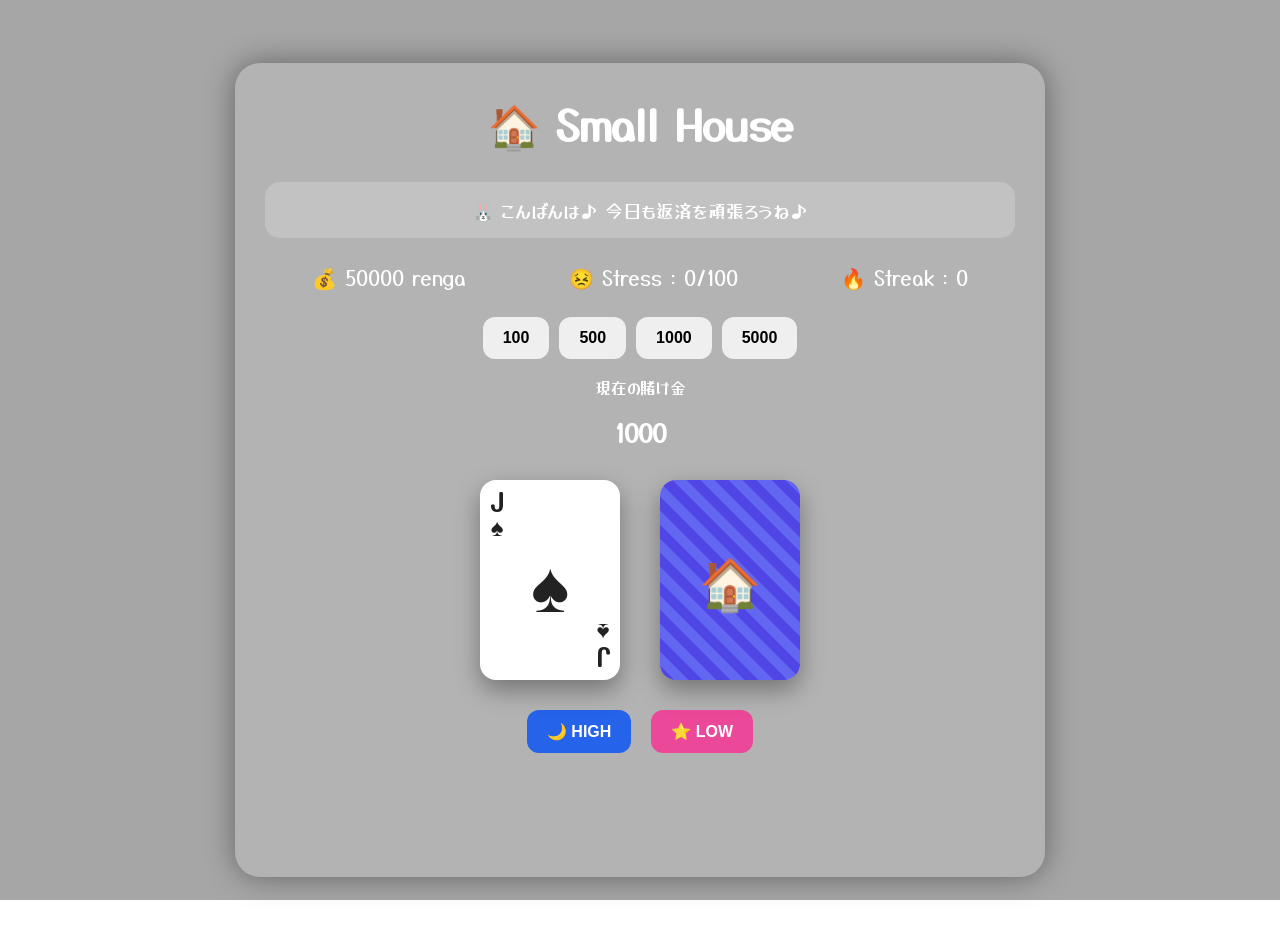
==== high and low/index.html @ 4ce97a35 "Add high and low game" ====
<!DOCTYPE html>
<html lang="ja">
<head>
<meta charset="UTF-8">
<meta name="viewport" content="width=device-width, initial-scale=1.0">

<title>Small House - High & Low</title>

<link rel="stylesheet" href="style.css">

<link href="https://fonts.googleapis.com/css2?family=Yusei+Magic&display=swap" rel="stylesheet">
</head>

<body>

<div class="overlay">

    <div class="panel">

        <h1>🏠 Small House</h1>

        <div class="rabbit">
            🐰 <span id="rabbitText">
                こんばんは♪ 今日も返済を頑張ろうね♪
            </span>
        </div>

        <div class="status">

            <div>💰 <span id="money">50000</span> renga</div>

            <div>😣 Stress :
                <span id="stress">0</span>/100
            </div>

            <div>🔥 Streak :
                <span id="streak">0</span>
            </div>

        </div>

        <div class="bet-area">

            <button onclick="setBet(100)">100</button>
            <button onclick="setBet(500)">500</button>
            <button onclick="setBet(1000)">1000</button>
            <button onclick="setBet(5000)">5000</button>

        </div>

        <p>現在の賭け金</p>
        <h2 id="betDisplay">1000</h2>

        <div class="cards">

            <div class="card" id="currentCard"></div>

            <div class="card back" id="nextCard">
                🏠
            </div>

        </div>

        <div class="buttons">

            <button class="high"
                    onclick="play('high')">
                🌙 HIGH
            </button>

            <button class="low"
                    onclick="play('low')">
                ⭐ LOW
            </button>

        </div>

        <h2 id="result"></h2>

    </div>

</div>

<script src="script.js"></script>

</body>
</html>
---- high and low/style.css ----
body{
    margin:0;
    min-height:100vh;

    font-family:'Yusei Magic', sans-serif;

    background:
        linear-gradient(
            rgba(0,0,0,0.35),
            rgba(0,0,0,0.35)
        ),
        url("images/background.png");

    background-size:cover;
    background-position:center;
    background-repeat:no-repeat;
    background-attachment:fixed;
}

.overlay{
    min-height:100vh;

    display:flex;
    justify-content:center;
    align-items:center;

    padding:20px;
}

.panel{
    width:750px;
    max-width:95%;

    background:rgba(255,255,255,0.15);

    backdrop-filter:blur(10px);

    border-radius:25px;

    padding:30px;

    color:white;

    text-align:center;

    box-shadow:
        0 0 30px rgba(0,0,0,0.4);
}

h1{
    margin-top:0;
    font-size:42px;
}

.rabbit{
    background:rgba(255,255,255,0.2);

    padding:15px;

    border-radius:15px;

    margin:20px 0;

    font-size:18px;
}

.status{
    display:flex;

    justify-content:space-around;

    margin:25px 0;

    font-size:20px;

    flex-wrap:wrap;

    gap:10px;
}

.bet-area{
    display:flex;

    justify-content:center;

    gap:10px;

    flex-wrap:wrap;

    margin-bottom:15px;
}

button{
    border:none;

    cursor:pointer;

    padding:12px 20px;

    border-radius:12px;

    font-size:16px;

    font-weight:bold;

    transition:0.2s;
}

button:hover{
    transform:scale(1.05);
}

.cards{
    display:flex;

    justify-content:center;

    gap:40px;

    margin:30px 0;

    flex-wrap:wrap;
}

.card{
    width:140px;
    height:200px;

    background:white;

    border-radius:16px;

    position:relative;

    overflow:hidden;

    box-shadow:
        0 10px 25px rgba(0,0,0,0.35);

    transition:0.2s;
}

.card:hover{
    transform:translateY(-5px);
}

.card-inner{
    width:100%;
    height:100%;
    position:relative;
}

.corner{
    position:absolute;
    font-weight:bold;
    line-height:1;
}

.top{
    top:10px;
    left:10px;
    font-size:24px;
}

.bottom{
    bottom:10px;
    right:10px;
    font-size:24px;

    transform:rotate(180deg);
}

.center-suit{
    position:absolute;

    top:50%;
    left:50%;

    transform:translate(-50%,-50%);

    font-size:72px;
}

.back{
    background:
        repeating-linear-gradient(
            45deg,
            #4f46e5,
            #4f46e5 10px,
            #6366f1 10px,
            #6366f1 20px
        );

    display:flex;

    justify-content:center;
    align-items:center;

    color:white;

    font-size:50px;

    font-weight:bold;
}

.buttons{
    display:flex;

    justify-content:center;

    gap:20px;

    margin:20px 0;
}

.high{
    background:#2563eb;
    color:white;
}

.low{
    background:#ec4899;
    color:white;
}

#result{
    min-height:50px;

    font-size:28px;

    margin-top:20px;
}

#betDisplay{
    margin-top:5px;
    margin-bottom:20px;
}
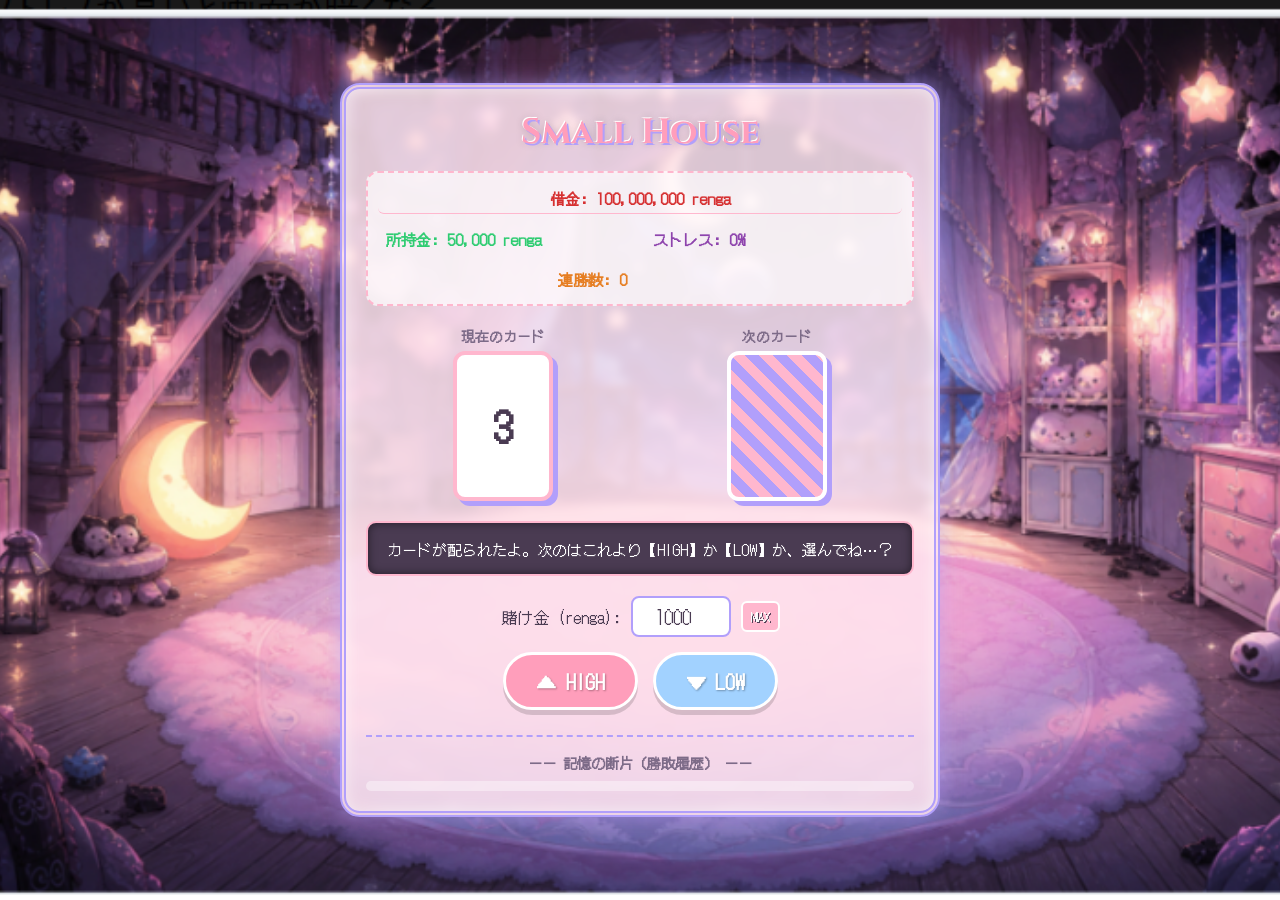
==== commit 9adfcf7a: "ゲーム画面を更新" ====
--- a/high and low/index.html
+++ b/high and low/index.html
@@ -1,87 +1,72 @@
 <!DOCTYPE html>
 <html lang="ja">
 <head>
-<meta charset="UTF-8">
-<meta name="viewport" content="width=device-width, initial-scale=1.0">
+    <meta charset="UTF-8">
+    <meta name="viewport" content="width=device-width, initial-scale=1.0">
+    <title>Small House - High & Low</title>
+    <link rel="stylesheet" href="style.css">
+</head>
+<body>
+    <div id="stress-overlay"></div>
+    <div id="flash-overlay"></div>
 
-<title>Small House - High & Low</title>
+    <div class="game-container">
+        <header>
+            <h1 class="game-title">Small House</h1>
+            <div class="status-container">
+                <div class="status-item debt">借金: <span id="debt-display">100,000,000</span> renga</div>
+                <div class="status-item money">所持金: <span id="money-display">50,000</span> renga</div>
+                <div class="status-item stress">ストレス: <span id="stress-display">0</span>%</div>
+                <div class="status-item streak">連勝数: <span id="streak-display">0</span></div>
+            </div>
+        </header>
 
-<link rel="stylesheet" href="style.css">
-
-<link href="https://fonts.googleapis.com/css2?family=Yusei+Magic&display=swap" rel="stylesheet">
-</head>
-
-<body>
-
-<div class="overlay">
-
-    <div class="panel">
-
-        <h1>🏠 Small House</h1>
-
-        <div class="rabbit">
-            🐰 <span id="rabbitText">
-                こんばんは♪ 今日も返済を頑張ろうね♪
-            </span>
-        </div>
-
-        <div class="status">
-
-            <div>💰 <span id="money">50000</span> renga</div>
-
-            <div>😣 Stress :
-                <span id="stress">0</span>/100
+        <main>
+            <div class="card-area">
+                <div class="card-wrapper">
+                    <p class="card-label">現在のカード</p>
+                    <div class="card" id="current-card">?</div>
+                </div>
+                <div class="card-wrapper">
+                    <p class="card-label">次のカード</p>
+                    <div class="card card-back" id="next-card">?</div>
+                </div>
             </div>
 
-            <div>🔥 Streak :
-                <span id="streak">0</span>
+            <div class="result-area">
+                <p id="message-text">謎の家へようこそ。賭け金を入力して、HIGHかLOWを選べ...</p>
             </div>
 
-        </div>
+            <div class="control-area">
+                <div class="bet-input-wrapper">
+                    <label for="bet-input">賭け金 (renga):</label>
+                    <input type="number" id="bet-input" value="1000" min="1">
+                    <button id="btn-max">MAX</button>
+                </div>
+                <div class="action-buttons">
+                    <button id="btn-high" class="game-btn high-btn">▲ HIGH</button>
+                    <button id="btn-low" class="game-btn low-btn">▼ LOW</button>
+                </div>
+                <button id="btn-next-round" class="game-btn next-btn hidden">次のラウンドへ</button>
+            </div>
+        </main>
 
-        <div class="bet-area">
-
-            <button onclick="setBet(100)">100</button>
-            <button onclick="setBet(500)">500</button>
-            <button onclick="setBet(1000)">1000</button>
-            <button onclick="setBet(5000)">5000</button>
-
-        </div>
-
-        <p>現在の賭け金</p>
-        <h2 id="betDisplay">1000</h2>
-
-        <div class="cards">
-
-            <div class="card" id="currentCard"></div>
-
-            <div class="card back" id="nextCard">
-                🏠
-            </div>
-
-        </div>
-
-        <div class="buttons">
-
-            <button class="high"
-                    onclick="play('high')">
-                🌙 HIGH
-            </button>
-
-            <button class="low"
-                    onclick="play('low')">
-                ⭐ LOW
-            </button>
-
-        </div>
-
-        <h2 id="result"></h2>
-
+        <footer>
+            <h3>ーー 記憶の断片（勝敗履歴） ーー</h3>
+            <div id="history-log" class="history-log"></div>
+        </footer>
     </div>
 
-</div>
+    <div id="game-over-screen" class="hidden">
+        <div class="game-over-content">
+            <h2 class="glitch-text">GAME OVER</h2>
+            <p>あなたは「Small House」の底へと沈んでいった...</p>
+            <button id="btn-restart">もう一度やり直す</button>
+        </div>
+    </div>
 
-<script src="script.js"></script>
+    <div id="sparkle-container"></div>
 
+    <script src="script.js"></script>
 </body>
 </html>
--- a/high and low/style.css
+++ b/high and low/style.css
@@ -1,237 +1,333 @@
-body{
-    margin:0;
-    min-height:100vh;
-
-    font-family:'Yusei Magic', sans-serif;
-
-    background:
-        linear-gradient(
-            rgba(0,0,0,0.35),
-            rgba(0,0,0,0.35)
-        ),
-        url("images/background.png");
-
-    background-size:cover;
-    background-position:center;
-    background-repeat:no-repeat;
-    background-attachment:fixed;
-}
-
-.overlay{
-    min-height:100vh;
-
-    display:flex;
-    justify-content:center;
-    align-items:center;
-
-    padding:20px;
-}
-
-.panel{
-    width:750px;
-    max-width:95%;
-
-    background:rgba(255,255,255,0.15);
-
-    backdrop-filter:blur(10px);
-
-    border-radius:25px;
-
-    padding:30px;
-
-    color:white;
-
-    text-align:center;
-
-    box-shadow:
-        0 0 30px rgba(0,0,0,0.4);
-}
-
-h1{
-    margin-top:0;
-    font-size:42px;
-}
-
-.rabbit{
-    background:rgba(255,255,255,0.2);
-
-    padding:15px;
-
-    border-radius:15px;
-
-    margin:20px 0;
-
-    font-size:18px;
-}
-
-.status{
-    display:flex;
-
-    justify-content:space-around;
-
-    margin:25px 0;
-
-    font-size:20px;
-
-    flex-wrap:wrap;
-
-    gap:10px;
-}
-
-.bet-area{
-    display:flex;
-
-    justify-content:center;
-
-    gap:10px;
-
-    flex-wrap:wrap;
-
-    margin-bottom:15px;
-}
-
-button{
-    border:none;
-
-    cursor:pointer;
-
-    padding:12px 20px;
-
-    border-radius:12px;
-
-    font-size:16px;
-
-    font-weight:bold;
-
-    transition:0.2s;
-}
-
-button:hover{
-    transform:scale(1.05);
-}
-
-.cards{
-    display:flex;
-
-    justify-content:center;
-
-    gap:40px;
-
-    margin:30px 0;
-
-    flex-wrap:wrap;
-}
-
-.card{
-    width:140px;
-    height:200px;
-
-    background:white;
-
-    border-radius:16px;
-
-    position:relative;
-
-    overflow:hidden;
-
-    box-shadow:
-        0 10px 25px rgba(0,0,0,0.35);
-
-    transition:0.2s;
-}
-
-.card:hover{
-    transform:translateY(-5px);
-}
-
-.card-inner{
-    width:100%;
-    height:100%;
-    position:relative;
-}
-
-.corner{
-    position:absolute;
-    font-weight:bold;
-    line-height:1;
-}
-
-.top{
-    top:10px;
-    left:10px;
-    font-size:24px;
-}
-
-.bottom{
-    bottom:10px;
-    right:10px;
-    font-size:24px;
-
-    transform:rotate(180deg);
-}
-
-.center-suit{
-    position:absolute;
-
-    top:50%;
-    left:50%;
-
-    transform:translate(-50%,-50%);
-
-    font-size:72px;
-}
-
-.back{
-    background:
-        repeating-linear-gradient(
-            45deg,
-            #4f46e5,
-            #4f46e5 10px,
-            #6366f1 10px,
-            #6366f1 20px
-        );
-
-    display:flex;
-
-    justify-content:center;
-    align-items:center;
-
-    color:white;
-
-    font-size:50px;
-
-    font-weight:bold;
-}
-
-.buttons{
-    display:flex;
-
-    justify-content:center;
-
-    gap:20px;
-
-    margin:20px 0;
-}
-
-.high{
-    background:#2563eb;
-    color:white;
-}
-
-.low{
-    background:#ec4899;
-    color:white;
-}
-
-#result{
-    min-height:50px;
-
-    font-size:28px;
-
-    margin-top:20px;
-}
-
-#betDisplay{
-    margin-top:5px;
-    margin-bottom:20px;
+/* ==========================================
+   フォントと基本設定
+   ========================================== */
+@import url('https://fonts.googleapis.com/css2?family=Cinzel:wght@700&family=DotGothic16&display=swap');
+
+* {
+    box-sizing: border-box;
+    margin: 0;
+    padding: 0;
+}
+
+body {
+    font-family: 'DotGothic16', sans-serif;
+    background-color: #1a1520; /* 暗い紫（不穏さのベース） */
+    background-image: url('background.png'); /* 後から差し替え可能 */
+    background-size: cover;
+    background-position: center;
+    background-attachment: fixed;
+    color: #fff;
+    min-height: 100vh;
+    display: flex;
+    justify-content: center;
+    align-items: center;
+    overflow-x: hidden;
+}
+
+/* ==========================================
+   不穏・演出用オーバーレイ
+   ========================================== */
+/* ストレス値による画面の暗転・歪み効果 */
+#stress-overlay {
+    position: fixed;
+    top: 0;
+    left: 0;
+    width: 100vw;
+    height: 100vh;
+    background: radial-gradient(circle, transparent 30%, rgba(0,0,0,0.9) 100%);
+    opacity: 0; /* JSで動的に変更 */
+    pointer-events: none;
+    z-index: 10;
+    transition: opacity 0.5s ease, filter 0.5s ease;
+}
+
+/* 敗北時の赤フラッシュ */
+#flash-overlay {
+    position: fixed;
+    top: 0;
+    left: 0;
+    width: 100vw;
+    height: 100vh;
+    background-color: rgba(255, 0, 50, 0.6);
+    opacity: 0;
+    pointer-events: none;
+    z-index: 20;
+}
+
+/* フラッシュアニメーションクラス */
+.flash-animation {
+    animation: flashActive 0.4s ease-out;
+}
+@keyframes flashActive {
+    0% { opacity: 1; }
+    100% { opacity: 0; }
+}
+
+/* ==========================================
+   メインレイアウト（レスポンシブ対応）
+   ========================================== */
+.game-container {
+    width: 95%;
+    max-width: 600px;
+    background: rgba(255, 230, 240, 0.85); /* パステルピンク（半透明） */
+    border: 6px double #b19ffb; /* 薄紫の二重線 */
+    border-radius: 20px;
+    padding: 20px;
+    box-shadow: 0 0 20px rgba(177, 159, 251, 0.5), inset 0 0 15px rgba(255, 255, 255, 0.6);
+    color: #4a3b52; /* 濃い紫の文字 */
+    z-index: 5;
+    backdrop-filter: blur(4px);
+}
+
+/* ヘッダー・ステータス */
+.game-title {
+    font-family: 'Cinzel', serif;
+    text-align: center;
+    font-size: 2.2rem;
+    color: #ff9ebb; /* パステルピンク */
+    text-shadow: 2px 2px 0px #b19ffb, -1px -1px 0px #fff, 0 0 8px rgba(0,0,0,0.2);
+    margin-bottom: 15px;
+}
+
+.status-container {
+    display: grid;
+    grid-template-columns: 1fr 1fr;
+    gap: 10px;
+    background: rgba(255, 255, 255, 0.7);
+    padding: 10px;
+    border-radius: 12px;
+    border: 2px dashed #ffb7ce;
+    margin-bottom: 20px;
+    font-size: 0.95rem;
+}
+
+.status-item {
+    padding: 4px 8px;
+    border-radius: 6px;
+    font-weight: bold;
+}
+.debt { color: #d63031; grid-column: 1 / 3; text-align: center; border-bottom: 1px solid #ffb7ce; }
+.money { color: #2ecc71; }
+.stress { color: #8e44ad; }
+.streak { color: #e67e22; text-align: right; }
+
+/* ==========================================
+   カードデザイン（めくるアニメーション）
+   ========================================== */
+.card-area {
+    display: flex;
+    justify-content: space-around;
+    margin-bottom: 20px;
+}
+
+.card-wrapper {
+    text-align: center;
+}
+
+.card-label {
+    font-size: 0.85rem;
+    margin-bottom: 5px;
+    color: #7d6b88;
+    font-weight: bold;
+}
+
+.card {
+    width: 100px;
+    height: 150px;
+    background: #fff;
+    border: 4px solid #ffb7ce;
+    border-radius: 12px;
+    display: flex;
+    justify-content: center;
+    align-items: center;
+    font-size: 2.5rem;
+    font-weight: bold;
+    color: #4a3b52;
+    box-shadow: 5px 5px 0px #b19ffb;
+    transition: transform 0.6s cubic-bezier(0.175, 0.885, 0.32, 1.275);
+    transform-style: preserve-3d;
+    position: relative;
+    cursor: default;
+}
+
+/* 改善案：カードのホバー効果（お人形の部屋のような浮遊感） */
+.card:hover {
+    transform: translateY(-5px) rotate(2deg);
+}
+
+/* 裏面（不気味なパステル） */
+.card-back {
+    background: repeating-linear-gradient(45deg, #ffb7ce, #ffb7ce 10px, #b19ffb 10px, #b19ffb 20px);
+    color: transparent;
+    text-shadow: none;
+    border: 4px solid #fff;
+}
+
+/* カードをめくるアニメーション用クラス */
+.flip-animation {
+    animation: flipCard 0.6s ease-in-out;
+}
+@keyframes flipCard {
+    0% { transform: scale(1) rotateY(0); }
+    50% { transform: scale(1.1) rotateY(90deg); }
+    100% { transform: scale(1) rotateY(0); }
+}
+
+/* ==========================================
+   メッセージ・操作エリア
+   ========================================== */
+.result-area {
+    background: #4a3b52;
+    color: #fff;
+    padding: 12px;
+    border-radius: 10px;
+    min-height: 55px;
+    display: flex;
+    align-items: center;
+    justify-content: center;
+    text-align: center;
+    margin-bottom: 20px;
+    border: 2px solid #ffb7ce;
+    box-shadow: inset 0 0 10px rgba(0,0,0,0.5);
+    font-size: 0.95rem;
+}
+
+.bet-input-wrapper {
+    display: flex;
+    align-items: center;
+    justify-content: center;
+    gap: 10px;
+    margin-bottom: 15px;
+}
+
+.bet-input-wrapper input {
+    width: 100px;
+    padding: 6px;
+    border: 2px solid #b19ffb;
+    border-radius: 8px;
+    text-align: center;
+    font-family: 'DotGothic16', sans-serif;
+    font-size: 1.1rem;
+    color: #4a3b52;
+}
+
+#btn-max {
+    background: #ffb7ce;
+    border: 2px solid #fff;
+    padding: 4px 8px;
+    border-radius: 6px;
+    cursor: pointer;
+    font-family: 'DotGothic16', sans-serif;
+    color: #fff;
+    text-shadow: 1px 1px 0 #4a3b52;
+}
+
+.action-buttons {
+    display: flex;
+    gap: 15px;
+    justify-content: center;
+}
+
+/* ボタンの基本デザイン（ぬいぐるみ・クッキー風） */
+.game-btn {
+    padding: 12px 30px;
+    font-size: 1.2rem;
+    font-family: 'DotGothic16', sans-serif;
+    font-weight: bold;
+    border: none;
+    border-radius: 50px; /* 丸みを持たせて可愛く */
+    cursor: pointer;
+    box-shadow: 0 5px 0px rgba(0,0,0,0.15);
+    transition: all 0.1s ease;
+    color: white;
+    text-shadow: 1px 1px 2px rgba(0,0,0,0.3);
+}
+
+.game-btn:active {
+    transform: translateY(3px);
+    box-shadow: 0 2px 0px rgba(0,0,0,0.15);
+}
+
+.high-btn { background: #ff9ebb; border: 3px solid #fff; } /* 水色とピンクの対比 */
+.low-btn { background: #a2d2ff; border: 3px solid #fff; }
+.next-btn { background: #b19ffb; border: 3px solid #fff; width: 80%; margin: 0 auto; display: block;}
+
+.hidden { display: none !important; }
+
+/* ==========================================
+   履歴エリア
+   ========================================== */
+footer {
+    margin-top: 25px;
+    border-top: 2px dashed #b19ffb;
+    padding-top: 15px;
+}
+footer h3 { font-size: 0.9rem; text-align: center; color: #7d6b88; margin-bottom: 8px; }
+.history-log {
+    max-height: 80px;
+    overflow-y: auto;
+    font-size: 0.8rem;
+    color: #63506d;
+    padding: 5px;
+    background: rgba(255,255,255,0.4);
+    border-radius: 8px;
+}
+.history-item { margin-bottom: 4px; border-bottom: 1px dotted rgba(0,0,0,0.1); }
+
+/* ==========================================
+   演出：キラキラ（パーティクル）
+   ========================================== */
+.sparkle {
+    position: fixed;
+    width: 8px;
+    height: 8px;
+    background: #fff;
+    border-radius: 50%;
+    pointer-events: none;
+    z-index: 100;
+    animation: sparkleAnim 1s ease-out forwards;
+}
+@keyframes sparkleAnim {
+    0% { transform: translate(0, 0) scale(1); opacity: 1; }
+    100% { transform: translate(var(--mx), var(--my)) scale(0); opacity: 0; }
+}
+
+/* ==========================================
+   ゲームオーバー画面（不気味な暗転）
+   ========================================== */
+#game-over-screen {
+    position: fixed;
+    top: 0; left: 0; width: 100vw; height: 100vh;
+    background: #000;
+    z-index: 1000;
+    display: flex;
+    justify-content: center;
+    align-items: center;
+    text-align: center;
+}
+.game-over-content p { color: #ff9ebb; margin-bottom: 20px; font-size: 1.2rem;}
+#btn-restart {
+    background: transparent;
+    border: 2px solid #b19ffb;
+    color: #b19ffb;
+    padding: 10px 20px;
+    font-family: 'DotGothic16', sans-serif;
+    cursor: pointer;
+    font-size: 1.1rem;
+    transition: all 0.3s;
+}
+#btn-restart:hover { background: #b19ffb; color: #000; }
+
+/* グリッチテキスト効果 */
+.glitch-text {
+    font-family: 'Cinzel', serif;
+    font-size: 4rem;
+    color: #ff003c;
+    letter-spacing: 5px;
+    animation: glitch 1s infinite;
+}
+@keyframes glitch {
+    0% { text-shadow: 2px 2px #b19ffb; }
+    50% { text-shadow: -3px -2px #a2d2ff; }
+    100% { text-shadow: 2px -2px #ffb7ce; }
 }
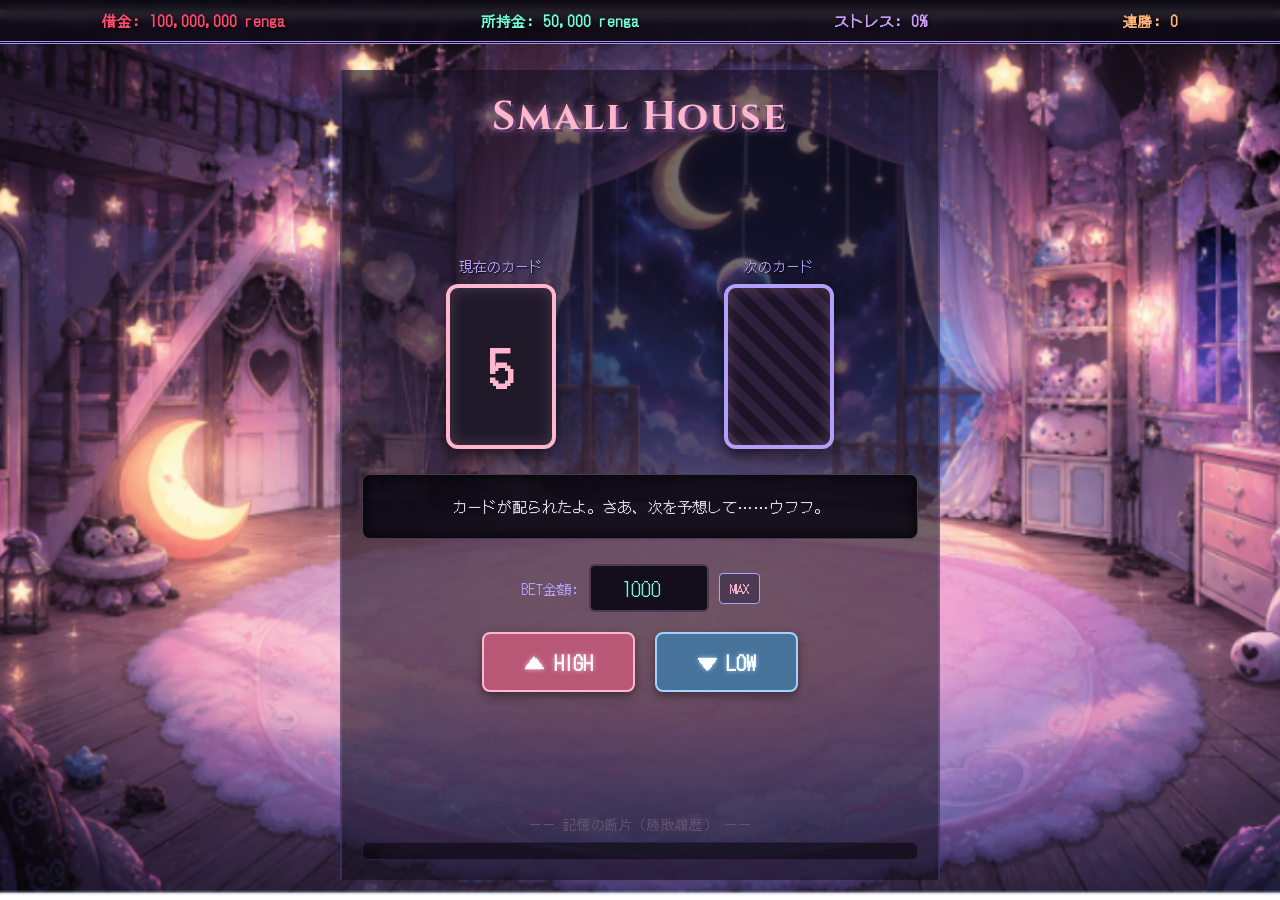
==== commit 1c4f0a37: "ゲーム画面を更新" ====
--- a/high and low/index.html
+++ b/high and low/index.html
@@ -10,15 +10,16 @@
     <div id="stress-overlay"></div>
     <div id="flash-overlay"></div>
 
-    <div class="game-container">
+    <div class="top-status-bar">
+        <div class="status-item debt">借金: <span id="debt-display">100,000,000</span> renga</div>
+        <div class="status-item money">所持金: <span id="money-display">50,000</span> renga</div>
+        <div class="status-item stress">ストレス: <span id="stress-display">0</span>%</div>
+        <div class="status-item streak">連勝: <span id="streak-display">0</span></div>
+    </div>
+
+    <div class="main-game-screen">
         <header>
             <h1 class="game-title">Small House</h1>
-            <div class="status-container">
-                <div class="status-item debt">借金: <span id="debt-display">100,000,000</span> renga</div>
-                <div class="status-item money">所持金: <span id="money-display">50,000</span> renga</div>
-                <div class="status-item stress">ストレス: <span id="stress-display">0</span>%</div>
-                <div class="status-item streak">連勝数: <span id="streak-display">0</span></div>
-            </div>
         </header>
 
         <main>
@@ -39,7 +40,7 @@
 
             <div class="control-area">
                 <div class="bet-input-wrapper">
-                    <label for="bet-input">賭け金 (renga):</label>
+                    <label for="bet-input">BET金額:</label>
                     <input type="number" id="bet-input" value="1000" min="1">
                     <button id="btn-max">MAX</button>
                 </div>
@@ -47,12 +48,12 @@
                     <button id="btn-high" class="game-btn high-btn">▲ HIGH</button>
                     <button id="btn-low" class="game-btn low-btn">▼ LOW</button>
                 </div>
-                <button id="btn-next-round" class="game-btn next-btn hidden">次のラウンドへ</button>
+                <button id="btn-next-round" class="game-btn next-btn hidden">次のカードを配る</button>
             </div>
         </main>
 
         <footer>
-            <h3>ーー 記憶の断片（勝敗履歴） ーー</h3>
+            <div class="history-title">ーー 記憶の断片（勝敗履歴） ーー</div>
             <div id="history-log" class="history-log"></div>
         </footer>
     </div>
--- a/high and low/style.css
+++ b/high and low/style.css
@@ -1,5 +1,5 @@
 /* ==========================================
-   フォントと基本設定
+   フォントと基本設定（よりダークに）
    ========================================== */
 @import url('https://fonts.googleapis.com/css2?family=Cinzel:wght@700&family=DotGothic16&display=swap');
 
@@ -11,50 +11,70 @@
 
 body {
     font-family: 'DotGothic16', sans-serif;
-    background-color: #1a1520; /* 暗い紫（不穏さのベース） */
-    background-image: url('background.png'); /* 後から差し替え可能 */
+    background-color: #0d0914; /* 漆黒に近い不気味な深紫 */
+    background-image: url('background.png'); /* あなたの用意する背景画像が主役になります */
     background-size: cover;
     background-position: center;
     background-attachment: fixed;
-    color: #fff;
+    color: #e0d5e8;
     min-height: 100vh;
     display: flex;
-    justify-content: center;
-    align-items: center;
+    flex-direction: column;
     overflow-x: hidden;
 }
 
 /* ==========================================
-   不穏・演出用オーバーレイ
-   ========================================== */
-/* ストレス値による画面の暗転・歪み効果 */
-#stress-overlay {
+   最上部ステータスバー（追加・改善）
+   ========================================== */
+.top-status-bar {
+    width: 100%;
+    background: rgba(13, 9, 20, 0.85); /* 背景画像の上に馴染む半透明の黒紫 */
+    border-bottom: 3px double #a291f3; /* 毒気のある紫のライン */
+    display: flex;
+    justify-content: space-around;
+    align-items: center;
+    padding: 10px 5px;
     position: fixed;
     top: 0;
     left: 0;
-    width: 100vw;
-    height: 100vh;
-    background: radial-gradient(circle, transparent 30%, rgba(0,0,0,0.9) 100%);
-    opacity: 0; /* JSで動的に変更 */
-    pointer-events: none;
-    z-index: 10;
-    transition: opacity 0.5s ease, filter 0.5s ease;
-}
-
-/* 敗北時の赤フラッシュ */
-#flash-overlay {
-    position: fixed;
-    top: 0;
-    left: 0;
-    width: 100vw;
-    height: 100vh;
-    background-color: rgba(255, 0, 50, 0.6);
+    z-index: 100;
+    backdrop-filter: blur(5px);
+}
+
+.status-item {
+    font-size: 0.9rem;
+    font-weight: bold;
+    text-shadow: 1px 1px 3px rgba(0, 0, 0, 0.8);
+    letter-spacing: 1px;
+}
+/* 闇に浮かび上がるステータスカラー */
+.debt { color: #ff4d6d; }   /* 警告を連想させるくすんだ赤 */
+.money { color: #73fcd6; }  /* 不気味に光る蛍光ミントグリーン */
+.stress { color: #cf9fff; } /* 狂気のパステルパープル */
+.streak { color: #ffb57d; } /* 焦燥感のあるオレンジ */
+
+/* ==========================================
+   不穏・演出用オーバーレイ
+   ========================================== */
+#stress-overlay {
+    position: fixed;
+    top: 0; left: 0; width: 100vw; height: 100vh;
+    background: radial-gradient(circle, transparent 20%, rgba(0,0,0,0.95) 100%);
     opacity: 0;
     pointer-events: none;
-    z-index: 20;
-}
-
-/* フラッシュアニメーションクラス */
+    z-index: 90;
+    transition: opacity 0.5s ease;
+}
+
+#flash-overlay {
+    position: fixed;
+    top: 0; left: 0; width: 100vw; height: 100vh;
+    background-color: rgba(186, 12, 47, 0.5); /* 血のようなどす黒い赤 */
+    opacity: 0;
+    pointer-events: none;
+    z-index: 95;
+}
+
 .flash-animation {
     animation: flashActive 0.4s ease-out;
 }
@@ -64,60 +84,40 @@
 }
 
 /* ==========================================
-   メインレイアウト（レスポンシブ対応）
-   ========================================== */
-.game-container {
-    width: 95%;
+   メインゲーム画面（画面全体を主画面に）
+   ========================================== */
+.main-game-screen {
+    width: 100%;
     max-width: 600px;
-    background: rgba(255, 230, 240, 0.85); /* パステルピンク（半透明） */
-    border: 6px double #b19ffb; /* 薄紫の二重線 */
-    border-radius: 20px;
+    margin: 70px auto 20px auto; /* 上部バーを避ける余白 */
     padding: 20px;
-    box-shadow: 0 0 20px rgba(177, 159, 251, 0.5), inset 0 0 15px rgba(255, 255, 255, 0.6);
-    color: #4a3b52; /* 濃い紫の文字 */
+    flex-grow: 1;
+    display: flex;
+    flex-direction: column;
+    justify-content: space-between;
     z-index: 5;
-    backdrop-filter: blur(4px);
-}
-
-/* ヘッダー・ステータス */
+    background: rgba(20, 15, 30, 0.6); /* 背景画像が透ける不気味な半透明ブラック */
+    border-left: 2px solid rgba(162, 145, 243, 0.2);
+    border-right: 2px solid rgba(162, 145, 243, 0.2);
+}
+
 .game-title {
     font-family: 'Cinzel', serif;
     text-align: center;
-    font-size: 2.2rem;
-    color: #ff9ebb; /* パステルピンク */
-    text-shadow: 2px 2px 0px #b19ffb, -1px -1px 0px #fff, 0 0 8px rgba(0,0,0,0.2);
-    margin-bottom: 15px;
-}
-
-.status-container {
-    display: grid;
-    grid-template-columns: 1fr 1fr;
-    gap: 10px;
-    background: rgba(255, 255, 255, 0.7);
-    padding: 10px;
-    border-radius: 12px;
-    border: 2px dashed #ffb7ce;
+    font-size: 2.5rem;
+    color: #ffb7ce; /* ダーク可愛いピンク */
+    text-shadow: 0 0 10px rgba(255, 183, 206, 0.6), 3px 3px 0px #4a2a6b;
     margin-bottom: 20px;
-    font-size: 0.95rem;
-}
-
-.status-item {
-    padding: 4px 8px;
-    border-radius: 6px;
-    font-weight: bold;
-}
-.debt { color: #d63031; grid-column: 1 / 3; text-align: center; border-bottom: 1px solid #ffb7ce; }
-.money { color: #2ecc71; }
-.stress { color: #8e44ad; }
-.streak { color: #e67e22; text-align: right; }
-
-/* ==========================================
-   カードデザイン（めくるアニメーション）
+    letter-spacing: 2px;
+}
+
+/* ==========================================
+   カードデザイン（ホバー＆めくるアニメ）
    ========================================== */
 .card-area {
     display: flex;
     justify-content: space-around;
-    margin-bottom: 20px;
+    margin-bottom: 25px;
 }
 
 .card-wrapper {
@@ -126,46 +126,46 @@
 
 .card-label {
     font-size: 0.85rem;
-    margin-bottom: 5px;
-    color: #7d6b88;
-    font-weight: bold;
+    margin-bottom: 8px;
+    color: #b19ffb;
+    text-shadow: 1px 1px 2px #000;
 }
 
 .card {
-    width: 100px;
-    height: 150px;
-    background: #fff;
+    width: 110px;
+    height: 165px;
+    background: #1f1929; /* 暗いカード台紙 */
     border: 4px solid #ffb7ce;
     border-radius: 12px;
     display: flex;
     justify-content: center;
     align-items: center;
-    font-size: 2.5rem;
+    font-size: 3rem;
     font-weight: bold;
-    color: #4a3b52;
-    box-shadow: 5px 5px 0px #b19ffb;
-    transition: transform 0.6s cubic-bezier(0.175, 0.885, 0.32, 1.275);
+    color: #ffb7ce; /* 文字もパステルピンクに */
+    box-shadow: 0 8px 16px rgba(0,0,0,0.6), inset 0 0 15px rgba(255,183,206,0.2);
+    transition: transform 0.5s cubic-bezier(0.175, 0.885, 0.32, 1.275);
     transform-style: preserve-3d;
-    position: relative;
-    cursor: default;
-}
-
-/* 改善案：カードのホバー効果（お人形の部屋のような浮遊感） */
+    cursor: pointer;
+}
+
+/* ホバー時の呪われた浮遊感 */
 .card:hover {
-    transform: translateY(-5px) rotate(2deg);
-}
-
-/* 裏面（不気味なパステル） */
+    transform: translateY(-8px) rotate(-3deg);
+    border-color: #a2d2ff;
+    color: #a2d2ff;
+    box-shadow: 0 12px 20px rgba(162, 210, 255, 0.3);
+}
+
+/* 裏面（おもちゃの檻のような不気味なストライプ） */
 .card-back {
-    background: repeating-linear-gradient(45deg, #ffb7ce, #ffb7ce 10px, #b19ffb 10px, #b19ffb 20px);
+    background: repeating-linear-gradient(45deg, #2e1f3c, #2e1f3c 10px, #1c1326 10px, #1c1326 20px);
+    border: 4px solid #b19ffb;
     color: transparent;
-    text-shadow: none;
-    border: 4px solid #fff;
-}
-
-/* カードをめくるアニメーション用クラス */
+}
+
 .flip-animation {
-    animation: flipCard 0.6s ease-in-out;
+    animation: flipCard 0.5s ease-in-out;
 }
 @keyframes flipCard {
     0% { transform: scale(1) rotateY(0); }
@@ -174,118 +174,126 @@
 }
 
 /* ==========================================
-   メッセージ・操作エリア
+   結果・テキストエリア（狂気テキスト用）
    ========================================== */
 .result-area {
+    background: rgba(13, 9, 20, 0.9);
+    color: #e0d5e8;
+    padding: 15px;
+    border-radius: 8px;
+    min-height: 65px;
+    display: flex;
+    align-items: center;
+    justify-content: center;
+    text-align: center;
+    margin-bottom: 25px;
+    border: 1px solid #4a3b52;
+    box-shadow: inset 0 0 15px rgba(0,0,0,0.8);
+    font-size: 0.95rem;
+    line-height: 1.4;
+}
+
+/* ==========================================
+   操作エリア
+   ========================================== */
+.bet-input-wrapper {
+    display: flex;
+    align-items: center;
+    justify-content: center;
+    gap: 10px;
+    margin-bottom: 20px;
+}
+
+.bet-input-wrapper label {
+    font-size: 0.9rem;
+    color: #b19ffb;
+}
+
+.bet-input-wrapper input {
+    width: 120px;
+    padding: 8px;
+    background: #130d1c;
+    border: 2px solid #4a3b52;
+    border-radius: 6px;
+    text-align: center;
+    font-family: 'DotGothic16', sans-serif;
+    font-size: 1.2rem;
+    color: #73fcd6; /* 入力したお金はミントグリーンに光る */
+}
+
+#btn-max {
     background: #4a3b52;
-    color: #fff;
-    padding: 12px;
-    border-radius: 10px;
-    min-height: 55px;
-    display: flex;
-    align-items: center;
-    justify-content: center;
-    text-align: center;
-    margin-bottom: 20px;
-    border: 2px solid #ffb7ce;
-    box-shadow: inset 0 0 10px rgba(0,0,0,0.5);
-    font-size: 0.95rem;
-}
-
-.bet-input-wrapper {
-    display: flex;
-    align-items: center;
-    justify-content: center;
-    gap: 10px;
-    margin-bottom: 15px;
-}
-
-.bet-input-wrapper input {
-    width: 100px;
-    padding: 6px;
-    border: 2px solid #b19ffb;
-    border-radius: 8px;
-    text-align: center;
-    font-family: 'DotGothic16', sans-serif;
-    font-size: 1.1rem;
-    color: #4a3b52;
-}
-
-#btn-max {
-    background: #ffb7ce;
-    border: 2px solid #fff;
-    padding: 4px 8px;
-    border-radius: 6px;
+    border: 1px solid #b19ffb;
+    padding: 5px 10px;
+    border-radius: 4px;
     cursor: pointer;
     font-family: 'DotGothic16', sans-serif;
-    color: #fff;
-    text-shadow: 1px 1px 0 #4a3b52;
-}
+    color: #ffb7ce;
+}
+#btn-max:hover { background: #b19ffb; color: #130d1c; }
 
 .action-buttons {
     display: flex;
-    gap: 15px;
-    justify-content: center;
-}
-
-/* ボタンの基本デザイン（ぬいぐるみ・クッキー風） */
+    gap: 20px;
+    justify-content: center;
+}
+
+/* ボタンをシックでダークなゴシック調に */
 .game-btn {
-    padding: 12px 30px;
+    padding: 14px 40px;
     font-size: 1.2rem;
     font-family: 'DotGothic16', sans-serif;
     font-weight: bold;
     border: none;
-    border-radius: 50px; /* 丸みを持たせて可愛く */
+    border-radius: 8px;
     cursor: pointer;
-    box-shadow: 0 5px 0px rgba(0,0,0,0.15);
-    transition: all 0.1s ease;
-    color: white;
-    text-shadow: 1px 1px 2px rgba(0,0,0,0.3);
-}
-
-.game-btn:active {
-    transform: translateY(3px);
-    box-shadow: 0 2px 0px rgba(0,0,0,0.15);
-}
-
-.high-btn { background: #ff9ebb; border: 3px solid #fff; } /* 水色とピンクの対比 */
-.low-btn { background: #a2d2ff; border: 3px solid #fff; }
-.next-btn { background: #b19ffb; border: 3px solid #fff; width: 80%; margin: 0 auto; display: block;}
+    box-shadow: 0 4px 10px rgba(0,0,0,0.4);
+    transition: all 0.2s ease;
+    color: #fff;
+}
+
+.game-btn:hover { transform: translateY(-2px); }
+.game-btn:active { transform: translateY(1px); }
+
+.high-btn { background: #b85776; border: 2px solid #ffb7ce; text-shadow: 0 0 5px #ffb7ce; }
+.low-btn { background: #477299; border: 2px solid #a2d2ff; text-shadow: 0 0 5px #a2d2ff; }
+.next-btn { background: #5d4799; border: 2px solid #b19ffb; width: 100%; }
 
 .hidden { display: none !important; }
 
 /* ==========================================
-   履歴エリア
+   履歴エリア（最下部）
    ========================================== */
 footer {
-    margin-top: 25px;
-    border-top: 2px dashed #b19ffb;
-    padding-top: 15px;
-}
-footer h3 { font-size: 0.9rem; text-align: center; color: #7d6b88; margin-bottom: 8px; }
+    margin-top: 30px;
+}
+.history-title {
+    font-size: 0.85rem;
+    text-align: center;
+    color: #63506d;
+    margin-bottom: 8px;
+}
 .history-log {
-    max-height: 80px;
+    max-height: 90px;
     overflow-y: auto;
     font-size: 0.8rem;
-    color: #63506d;
-    padding: 5px;
-    background: rgba(255,255,255,0.4);
-    border-radius: 8px;
-}
-.history-item { margin-bottom: 4px; border-bottom: 1px dotted rgba(0,0,0,0.1); }
-
-/* ==========================================
-   演出：キラキラ（パーティクル）
+    padding: 8px;
+    background: rgba(0, 0, 0, 0.5);
+    border-radius: 6px;
+    border: 1px solid #2e1f3c;
+}
+.history-item { margin-bottom: 4px; color: #9c8ca6; }
+
+/* ==========================================
+   特殊演出
    ========================================== */
 .sparkle {
     position: fixed;
-    width: 8px;
-    height: 8px;
-    background: #fff;
+    width: 6px; height: 6px;
     border-radius: 50%;
     pointer-events: none;
     z-index: 100;
-    animation: sparkleAnim 1s ease-out forwards;
+    animation: sparkleAnim 1.2s ease-out forwards;
 }
 @keyframes sparkleAnim {
     0% { transform: translate(0, 0) scale(1); opacity: 1; }
@@ -293,41 +301,39 @@
 }
 
 /* ==========================================
-   ゲームオーバー画面（不気味な暗転）
+   ゲームオーバー画面（絶望）
    ========================================== */
 #game-over-screen {
     position: fixed;
     top: 0; left: 0; width: 100vw; height: 100vh;
-    background: #000;
+    background: #050308;
     z-index: 1000;
     display: flex;
     justify-content: center;
     align-items: center;
     text-align: center;
 }
-.game-over-content p { color: #ff9ebb; margin-bottom: 20px; font-size: 1.2rem;}
+.game-over-content p { color: #ff4d6d; margin-bottom: 30px; font-size: 1.2rem; letter-spacing: 2px;}
 #btn-restart {
     background: transparent;
-    border: 2px solid #b19ffb;
-    color: #b19ffb;
-    padding: 10px 20px;
+    border: 2px solid #ff4d6d;
+    color: #ff4d6d;
+    padding: 12px 24px;
     font-family: 'DotGothic16', sans-serif;
     cursor: pointer;
     font-size: 1.1rem;
     transition: all 0.3s;
 }
-#btn-restart:hover { background: #b19ffb; color: #000; }
-
-/* グリッチテキスト効果 */
+#btn-restart:hover { background: #ff4d6d; color: #000; box-shadow: 0 0 15px #ff4d6d; }
+
 .glitch-text {
     font-family: 'Cinzel', serif;
-    font-size: 4rem;
+    font-size: 4.5rem;
     color: #ff003c;
-    letter-spacing: 5px;
-    animation: glitch 1s infinite;
+    animation: glitch 0.3s infinite;
 }
 @keyframes glitch {
-    0% { text-shadow: 2px 2px #b19ffb; }
-    50% { text-shadow: -3px -2px #a2d2ff; }
-    100% { text-shadow: 2px -2px #ffb7ce; }
+    0% { transform: translate(2px, 1px) cubic-bezier(0.1, 0.9, 0.2, 1); text-shadow: 3px 0 #b19ffb; }
+    50% { transform: translate(-1px, -1px); text-shadow: -3px 0 #73fcd6; }
+    100% { transform: translate(1px, 2px); text-shadow: 2px 2px #000; }
 }
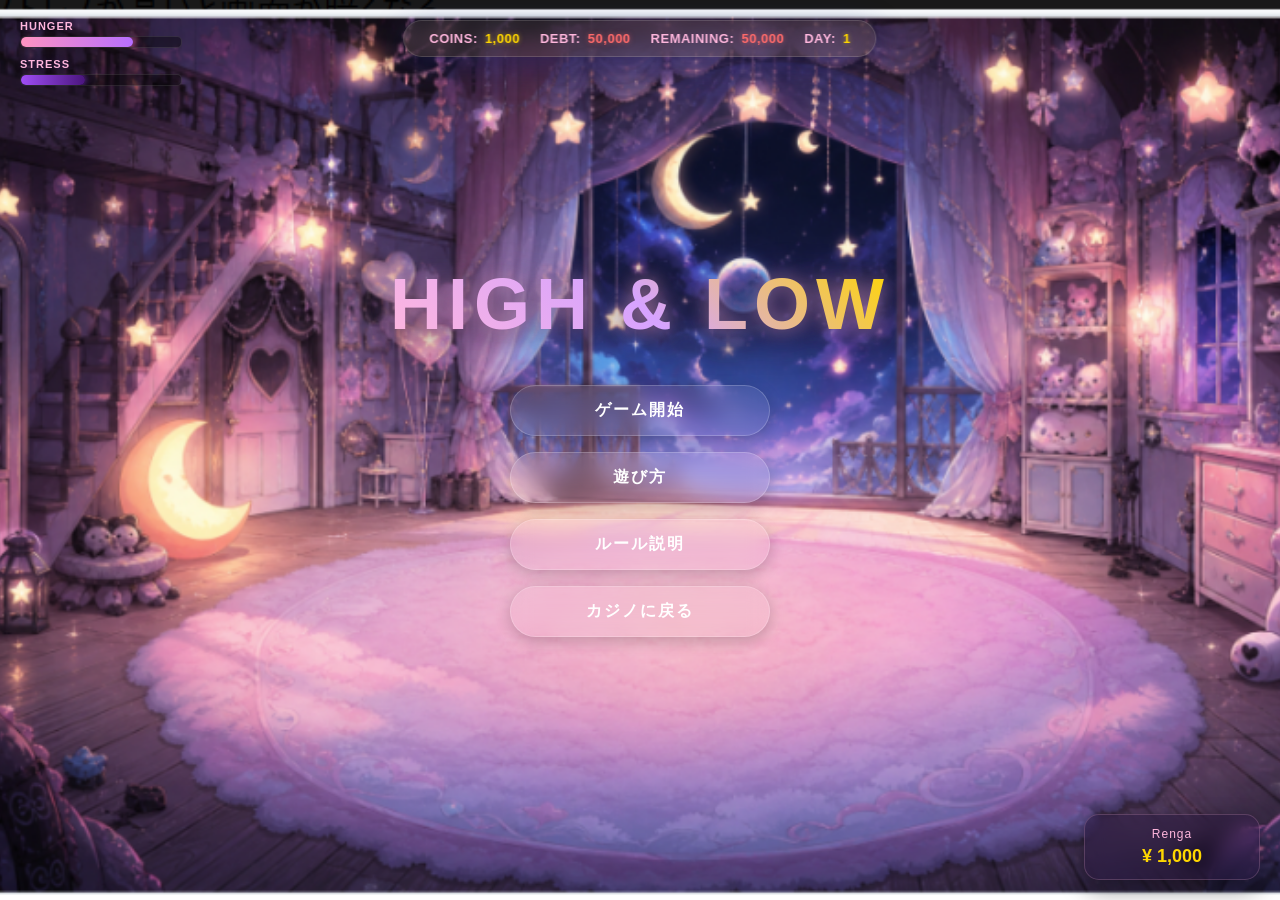
==== commit 881177bb: "ホーム画面追加" ====
--- a/high and low/index.html
+++ b/high and low/index.html
@@ -3,70 +3,87 @@
 <head>
     <meta charset="UTF-8">
     <meta name="viewport" content="width=device-width, initial-scale=1.0">
-    <title>Small House - High & Low</title>
+    <title>High & Low</title>
     <link rel="stylesheet" href="style.css">
 </head>
 <body>
-    <div id="stress-overlay"></div>
-    <div id="flash-overlay"></div>
+    <div class="game-container">
 
-    <div class="top-status-bar">
-        <div class="status-item debt">借金: <span id="debt-display">100,000,000</span> renga</div>
-        <div class="status-item money">所持金: <span id="money-display">50,000</span> renga</div>
-        <div class="status-item stress">ストレス: <span id="stress-display">0</span>%</div>
-        <div class="status-item streak">連勝: <span id="streak-display">0</span></div>
-    </div>
+        <div class="status-container">
+            <div class="status-bar-group">
+                <label>HUNGER</label>
+                <div class="bar-bg"><div class="bar-fill hunger-fill" style="width: 70%;"></div></div>
+            </div>
+            <div class="status-bar-group">
+                <label>STRESS</label>
+                <div class="bar-bg"><div class="bar-fill stress-fill" style="width: 40%;"></div></div>
+            </div>
+        </div>
 
-    <div class="main-game-screen">
-        <header>
-            <h1 class="game-title">Small House</h1>
-        </header>
+        <div class="info-panel">
+            <div class="info-item"><span class="info-label">COINS:</span> <span id="info-coins">1,000</span></div>
+            <div class="info-item"><span class="info-label">DEBT:</span> <span id="info-debt">50,000</span></div>
+            <div class="info-item"><span class="info-label">REMAINING:</span> <span id="info-remaining">50,000</span></div>
+            <div class="info-item"><span class="info-label">DAY:</span> <span id="info-day">1</span></div>
+        </div>
 
-        <main>
-            <div class="card-area">
-                <div class="card-wrapper">
-                    <p class="card-label">現在のカード</p>
-                    <div class="card" id="current-card">?</div>
-                </div>
-                <div class="card-wrapper">
-                    <p class="card-label">次のカード</p>
-                    <div class="card card-back" id="next-card">?</div>
-                </div>
-            </div>
-
-            <div class="result-area">
-                <p id="message-text">謎の家へようこそ。賭け金を入力して、HIGHかLOWを選べ...</p>
-            </div>
-
-            <div class="control-area">
-                <div class="bet-input-wrapper">
-                    <label for="bet-input">BET金額:</label>
-                    <input type="number" id="bet-input" value="1000" min="1">
-                    <button id="btn-max">MAX</button>
-                </div>
-                <div class="action-buttons">
-                    <button id="btn-high" class="game-btn high-btn">▲ HIGH</button>
-                    <button id="btn-low" class="game-btn low-btn">▼ LOW</button>
-                </div>
-                <button id="btn-next-round" class="game-btn next-btn hidden">次のカードを配る</button>
+        <main class="home-screen">
+            <h1 class="game-title">HIGH & LOW</h1>
+            
+            <div class="menu-buttons">
+                <button class="btn-glass" id="btn-start">ゲーム開始</button>
+                <button class="btn-glass" id="btn-how-to">遊び方</button>
+                <button class="btn-glass" id="btn-rules">ルール説明</button>
+                <button class="btn-glass" id="btn-casino">カジノに戻る</button>
             </div>
         </main>
 
-        <footer>
-            <div class="history-title">ーー 記憶の断片（勝敗履歴） ーー</div>
-            <div id="history-log" class="history-log"></div>
-        </footer>
+        <div class="renga-card">
+            <div class="renga-title">Renga</div>
+            <div class="renga-money">¥ <span id="renga-coins">1,000</span></div>
+        </div>
+
+        <div class="modal-overlay" id="modal-how-to">
+            <div class="modal-content">
+                <h2>♥ 遊び方 ♠</h2>
+                <ol>
+                    <li>賭け金を入力します。</li>
+                    <li>最初のカードが1枚配られます。</li>
+                    <li>次に出るカードが<strong>「HIGH（大きい）」</strong>か<strong>「LOW（小さい）」</strong>かを予想します。</li>
+                    <li>予想を選択すると2枚目のカードが公開されます。</li>
+                    <li>当たれば賞金獲得、外れたら賭け金を失います。</li>
+                </ol>
+                <button class="btn-glass close-btn">閉じる</button>
+            </div>
+        </div>
+
+        <div class="modal-overlay" id="modal-rules">
+            <div class="modal-content">
+                <h2>♦ ルール説明 ♣</h2>
+                
+                <h3>【カードの強さ】</h3>
+                <p>A = 1 &nbsp;|&nbsp; 2〜10 = 数字通り &nbsp;|&nbsp; J = 11 &nbsp;|&nbsp; Q = 12 &nbsp;|&nbsp; K = 13</p>
+                
+                <h3>【勝敗】</h3>
+                <p>次のカードが大きいと思ったら <strong>HIGH</strong>、小さいと思ったら <strong>LOW</strong> を選択します。</p>
+                
+                <h3>【配当】</h3>
+                <table class="rule-table">
+                    <tr><th>勝利</th><td>賭け金 ×2</td></tr>
+                    <tr><th>引き分け</th><td>賭け金返却</td></tr>
+                    <tr><th>敗北</th><td>賭け金没収</td></tr>
+                </table>
+
+                <h3>【ゲームオーバー】</h3>
+                <p class="warning-text">所持金が0になるとゲームオーバーです。<br>借金を返済するために勝ち続けましょう...</p>
+                
+                <button class="btn-glass close-btn">閉じる</button>
+            </div>
+        </div>
+
     </div>
 
-    <div id="game-over-screen" class="hidden">
-        <div class="game-over-content">
-            <h2 class="glitch-text">GAME OVER</h2>
-            <p>あなたは「Small House」の底へと沈んでいった...</p>
-            <button id="btn-restart">もう一度やり直す</button>
-        </div>
-    </div>
-
-    <div id="sparkle-container"></div>
+    <audio id="se-flip" src="カードをめくる.mp3" preload="auto"></audio>
 
     <script src="script.js"></script>
 </body>
--- a/high and low/style.css
+++ b/high and low/style.css
@@ -1,339 +1,365 @@
-/* ==========================================
-   フォントと基本設定（よりダークに）
-   ========================================== */
-@import url('https://fonts.googleapis.com/css2?family=Cinzel:wght@700&family=DotGothic16&display=swap');
-
-* {
-    box-sizing: border-box;
+/* ==========================================================================
+   「ゆめかわ × 不穏」全体スタイリング
+   ========================================================================== */
+:root {
+    --color-pink: #ffb7dd;
+    --color-purple: #7a5c9f;
+    --color-dark-purple: #23123a;
+    --color-gold: #ffd700;
+    --color-neon-pink: #ff66cc;
+    --glass-bg: rgba(255, 255, 255, 0.08);
+    --glass-border: rgba(255, 255, 255, 0.15);
+    --glass-blur: blur(10px);
+}
+
+body {
     margin: 0;
     padding: 0;
-}
-
-body {
-    font-family: 'DotGothic16', sans-serif;
-    background-color: #0d0914; /* 漆黒に近い不気味な深紫 */
-    background-image: url('background.png'); /* あなたの用意する背景画像が主役になります */
+    font-family: 'Helvetica Neue', Arial, sans-serif;
+    color: #fff;
+    overflow: hidden;
+    background-color: var(--color-dark-purple); /* 画像読み込み前の保険 */
+}
+
+/* 【修正】背景画像「background.png」を設定 */
+.game-container {
+    position: relative;
+    width: 100vw;
+    height: 100vh;
+    display: flex;
+    flex-direction: column;
+    justify-content: center;
+    align-items: center;
+    box-sizing: border-box;
+    
+    /* 背景画像の設定 */
+    background-image: url('background.png');
     background-size: cover;
     background-position: center;
-    background-attachment: fixed;
-    color: #e0d5e8;
-    min-height: 100vh;
-    display: flex;
-    flex-direction: column;
-    overflow-x: hidden;
-}
-
-/* ==========================================
-   最上部ステータスバー（追加・改善）
-   ========================================== */
-.top-status-bar {
+    background-repeat: no-repeat;
+}
+
+/* ==========================================================================
+   左上 ステータス表示 (HUNGER / STRESS)
+   ========================================================================== */
+.status-container {
+    position: absolute;
+    top: 20px;
+    left: 20px;
+    display: flex;
+    flex-direction: column;
+    gap: 10px;
+    z-index: 10;
+}
+
+.status-bar-group {
+    display: flex;
+    flex-direction: column;
+    gap: 4px;
+}
+
+.status-bar-group label {
+    font-size: 11px;
+    font-weight: bold;
+    letter-spacing: 1px;
+    color: var(--color-pink);
+    text-shadow: 0 0 5px var(--color-dark-purple);
+}
+
+.bar-bg {
+    width: 160px;
+    height: 10px;
+    background: rgba(0, 0, 0, 0.4);
+    border-radius: 5px;
+    overflow: hidden;
+    border: 1px solid rgba(255, 255, 255, 0.1);
+}
+
+.bar-fill {
+    height: 100%;
+    border-radius: 5px;
+    transition: width 0.3s ease;
+}
+
+.hunger-fill {
+    background: linear-gradient(90deg, #ff94c2, #b76eff);
+    box-shadow: 0 0 8px var(--color-neon-pink);
+}
+
+.stress-fill {
+    background: linear-gradient(90deg, #a04ef6, #4a157d);
+    box-shadow: 0 0 8px #943bf5;
+}
+
+
+/* ==========================================================================
+   上中央 ガラス風情報パネル
+   ========================================================================== */
+.info-panel {
+    position: absolute;
+    top: 20px;
+    left: 50%;
+    transform: translateX(-50%);
+    display: flex;
+    gap: 20px;
+    padding: 10px 25px;
+    background: var(--glass-bg);
+    backdrop-filter: var(--glass-blur);
+    -webkit-backdrop-filter: var(--glass-blur);
+    border: 1px solid var(--glass-border);
+    border-radius: 30px;
+    box-shadow: 0 8px 32px 0 rgba(31, 38, 135, 0.37);
+    z-index: 10;
+}
+
+.info-item {
+    font-size: 13px;
+    font-weight: bold;
+    letter-spacing: 0.5px;
+}
+
+.info-label {
+    color: var(--color-pink);
+    margin-right: 3px;
+}
+
+#info-debt, #info-remaining {
+    color: #ff6b6b;
+    text-shadow: 0 0 5px rgba(255, 107, 107, 0.5);
+}
+
+#info-coins, #info-day {
+    color: var(--color-gold);
+    text-shadow: 0 0 5px rgba(255, 215, 0, 0.5);
+}
+
+
+/* ==========================================================================
+   中央メイン画面 & タイトル
+   ========================================================================== */
+.home-screen {
+    text-align: center;
+    display: flex;
+    flex-direction: column;
+    align-items: center;
+    gap: 40px;
+}
+
+.game-title {
+    font-size: 4.5rem;
+    margin: 0;
+    font-weight: 900;
+    letter-spacing: 6px;
+    background: linear-gradient(45deg, var(--color-pink), #d6a3ff, var(--color-gold));
+    -webkit-background-clip: text;
+    -webkit-text-fill-color: transparent;
+    filter: drop-shadow(0 0 10px rgba(255, 183, 221, 0.6)) 
+            drop-shadow(0 5px 15px rgba(35, 18, 58, 0.9));
+    animation: titlePulse 3s infinite alternate;
+}
+
+@keyframes titlePulse {
+    0% { filter: drop-shadow(0 0 8px rgba(255, 183, 221, 0.5)); }
+    100% { filter: drop-shadow(0 0 18px rgba(255, 102, 204, 0.9)); }
+}
+
+
+/* ==========================================================================
+   楕円形ガラス風ボタン & ホバーアニメーション
+   ========================================================================== */
+.menu-buttons {
+    display: flex;
+    flex-direction: column;
+    gap: 16px;
+    width: 260px;
+}
+
+.btn-glass {
     width: 100%;
-    background: rgba(13, 9, 20, 0.85); /* 背景画像の上に馴染む半透明の黒紫 */
-    border-bottom: 3px double #a291f3; /* 毒気のある紫のライン */
-    display: flex;
-    justify-content: space-around;
-    align-items: center;
-    padding: 10px 5px;
+    padding: 14px;
+    font-size: 16px;
+    font-weight: bold;
+    color: #fff;
+    background: rgba(255, 255, 255, 0.07);
+    border: 1px solid rgba(255, 255, 255, 0.2);
+    border-radius: 50px;
+    cursor: pointer;
+    backdrop-filter: var(--glass-blur);
+    -webkit-backdrop-filter: var(--glass-blur);
+    transition: all 0.3s cubic-bezier(0.25, 0.8, 0.25, 1);
+    box-shadow: 0 4px 15px rgba(0, 0, 0, 0.2);
+    letter-spacing: 2px;
+    outline: none;
+}
+
+.btn-glass:hover {
+    background: rgba(255, 255, 255, 0.18);
+    border-color: var(--color-pink);
+    box-shadow: 0 0 15px rgba(255, 183, 221, 0.6), 
+                inset 0 0 8px rgba(255, 255, 255, 0.3);
+    transform: translateY(-2px);
+    text-shadow: 0 0 5px #fff;
+}
+
+.btn-glass:active {
+    transform: translateY(1px);
+}
+
+
+/* ==========================================================================
+   右下 Rengaカード
+   ========================================================================== */
+.renga-card {
+    position: absolute;
+    bottom: 20px;
+    right: 20px;
+    width: 150px;
+    padding: 12px;
+    background: rgba(35, 18, 58, 0.4);
+    backdrop-filter: var(--glass-blur);
+    -webkit-backdrop-filter: var(--glass-blur);
+    border: 1px solid rgba(255, 183, 221, 0.2);
+    border-radius: 15px;
+    box-shadow: 0 10px 25px rgba(0,0,0,0.4);
+    text-align: center;
+}
+
+.renga-title {
+    font-size: 12px;
+    color: var(--color-pink);
+    margin-bottom: 5px;
+    letter-spacing: 1px;
+}
+
+.renga-money {
+    font-size: 18px;
+    font-weight: bold;
+    color: var(--color-gold);
+}
+
+
+/* ==========================================================================
+   ポップアップ（モダール）＆フェードイン・アウト
+   ========================================================================== */
+.modal-overlay {
     position: fixed;
     top: 0;
     left: 0;
+    width: 100%;
+    height: 100%;
+    background: rgba(17, 9, 28, 0.7);
+    backdrop-filter: blur(5px);
+    display: flex;
+    justify-content: center;
+    align-items: center;
     z-index: 100;
-    backdrop-filter: blur(5px);
-}
-
-.status-item {
-    font-size: 0.9rem;
-    font-weight: bold;
-    text-shadow: 1px 1px 3px rgba(0, 0, 0, 0.8);
-    letter-spacing: 1px;
-}
-/* 闇に浮かび上がるステータスカラー */
-.debt { color: #ff4d6d; }   /* 警告を連想させるくすんだ赤 */
-.money { color: #73fcd6; }  /* 不気味に光る蛍光ミントグリーン */
-.stress { color: #cf9fff; } /* 狂気のパステルパープル */
-.streak { color: #ffb57d; } /* 焦燥感のあるオレンジ */
-
-/* ==========================================
-   不穏・演出用オーバーレイ
-   ========================================== */
-#stress-overlay {
-    position: fixed;
-    top: 0; left: 0; width: 100vw; height: 100vh;
-    background: radial-gradient(circle, transparent 20%, rgba(0,0,0,0.95) 100%);
     opacity: 0;
     pointer-events: none;
-    z-index: 90;
-    transition: opacity 0.5s ease;
-}
-
-#flash-overlay {
-    position: fixed;
-    top: 0; left: 0; width: 100vw; height: 100vh;
-    background-color: rgba(186, 12, 47, 0.5); /* 血のようなどす黒い赤 */
-    opacity: 0;
-    pointer-events: none;
-    z-index: 95;
-}
-
-.flash-animation {
-    animation: flashActive 0.4s ease-out;
-}
-@keyframes flashActive {
-    0% { opacity: 1; }
-    100% { opacity: 0; }
-}
-
-/* ==========================================
-   メインゲーム画面（画面全体を主画面に）
-   ========================================== */
-.main-game-screen {
+    transition: opacity 0.4s ease;
+}
+
+.modal-overlay.is-open {
+    opacity: 1;
+    pointer-events: auto;
+}
+
+.modal-content {
+    background: rgba(35, 18, 58, 0.85);
+    border: 2px solid rgba(255, 183, 221, 0.3);
+    border-radius: 24px;
+    width: 90%;
+    max-width: 440px;
+    padding: 30px;
+    box-shadow: 0 20px 50px rgba(0, 0, 0, 0.6), 
+                0 0 30px rgba(122, 92, 159, 0.3);
+    transform: scale(0.9);
+    transition: transform 0.4s cubic-bezier(0.175, 0.885, 0.32, 1.275);
+    text-align: center;
+}
+
+.modal-overlay.is-open .modal-content {
+    transform: scale(1);
+}
+
+.modal-content h2 {
+    color: var(--color-pink);
+    font-size: 22px;
+    margin-top: 0;
+    margin-bottom: 20px;
+    text-shadow: 0 0 8px rgba(255, 114, 196, 0.6);
+}
+
+.modal-content h3 {
+    color: var(--color-gold);
+    font-size: 15px;
+    margin-top: 20px;
+    margin-bottom: 8px;
+}
+
+.modal-content p, .modal-content ol {
+    font-size: 14px;
+    line-height: 1.6;
+    color: #e0d5ea;
+    text-align: left;
+    margin: 10px 0;
+}
+
+.modal-content ol {
+    padding-left: 20px;
+}
+
+.modal-content strong {
+    color: var(--color-pink);
+}
+
+.rule-table {
     width: 100%;
-    max-width: 600px;
-    margin: 70px auto 20px auto; /* 上部バーを避ける余白 */
-    padding: 20px;
-    flex-grow: 1;
-    display: flex;
-    flex-direction: column;
-    justify-content: space-between;
-    z-index: 5;
-    background: rgba(20, 15, 30, 0.6); /* 背景画像が透ける不気味な半透明ブラック */
-    border-left: 2px solid rgba(162, 145, 243, 0.2);
-    border-right: 2px solid rgba(162, 145, 243, 0.2);
-}
-
-.game-title {
-    font-family: 'Cinzel', serif;
-    text-align: center;
-    font-size: 2.5rem;
-    color: #ffb7ce; /* ダーク可愛いピンク */
-    text-shadow: 0 0 10px rgba(255, 183, 206, 0.6), 3px 3px 0px #4a2a6b;
-    margin-bottom: 20px;
-    letter-spacing: 2px;
-}
-
-/* ==========================================
-   カードデザイン（ホバー＆めくるアニメ）
-   ========================================== */
-.card-area {
-    display: flex;
-    justify-content: space-around;
-    margin-bottom: 25px;
-}
-
-.card-wrapper {
-    text-align: center;
-}
-
-.card-label {
-    font-size: 0.85rem;
-    margin-bottom: 8px;
-    color: #b19ffb;
-    text-shadow: 1px 1px 2px #000;
-}
-
-.card {
-    width: 110px;
-    height: 165px;
-    background: #1f1929; /* 暗いカード台紙 */
-    border: 4px solid #ffb7ce;
-    border-radius: 12px;
-    display: flex;
-    justify-content: center;
-    align-items: center;
-    font-size: 3rem;
-    font-weight: bold;
-    color: #ffb7ce; /* 文字もパステルピンクに */
-    box-shadow: 0 8px 16px rgba(0,0,0,0.6), inset 0 0 15px rgba(255,183,206,0.2);
-    transition: transform 0.5s cubic-bezier(0.175, 0.885, 0.32, 1.275);
-    transform-style: preserve-3d;
-    cursor: pointer;
-}
-
-/* ホバー時の呪われた浮遊感 */
-.card:hover {
-    transform: translateY(-8px) rotate(-3deg);
-    border-color: #a2d2ff;
-    color: #a2d2ff;
-    box-shadow: 0 12px 20px rgba(162, 210, 255, 0.3);
-}
-
-/* 裏面（おもちゃの檻のような不気味なストライプ） */
-.card-back {
-    background: repeating-linear-gradient(45deg, #2e1f3c, #2e1f3c 10px, #1c1326 10px, #1c1326 20px);
-    border: 4px solid #b19ffb;
-    color: transparent;
-}
-
-.flip-animation {
-    animation: flipCard 0.5s ease-in-out;
-}
-@keyframes flipCard {
-    0% { transform: scale(1) rotateY(0); }
-    50% { transform: scale(1.1) rotateY(90deg); }
-    100% { transform: scale(1) rotateY(0); }
-}
-
-/* ==========================================
-   結果・テキストエリア（狂気テキスト用）
-   ========================================== */
-.result-area {
-    background: rgba(13, 9, 20, 0.9);
-    color: #e0d5e8;
-    padding: 15px;
-    border-radius: 8px;
-    min-height: 65px;
-    display: flex;
-    align-items: center;
-    justify-content: center;
-    text-align: center;
-    margin-bottom: 25px;
-    border: 1px solid #4a3b52;
-    box-shadow: inset 0 0 15px rgba(0,0,0,0.8);
-    font-size: 0.95rem;
-    line-height: 1.4;
-}
-
-/* ==========================================
-   操作エリア
-   ========================================== */
-.bet-input-wrapper {
-    display: flex;
-    align-items: center;
-    justify-content: center;
-    gap: 10px;
-    margin-bottom: 20px;
-}
-
-.bet-input-wrapper label {
-    font-size: 0.9rem;
-    color: #b19ffb;
-}
-
-.bet-input-wrapper input {
-    width: 120px;
-    padding: 8px;
-    background: #130d1c;
-    border: 2px solid #4a3b52;
-    border-radius: 6px;
-    text-align: center;
-    font-family: 'DotGothic16', sans-serif;
-    font-size: 1.2rem;
-    color: #73fcd6; /* 入力したお金はミントグリーンに光る */
-}
-
-#btn-max {
-    background: #4a3b52;
-    border: 1px solid #b19ffb;
-    padding: 5px 10px;
-    border-radius: 4px;
-    cursor: pointer;
-    font-family: 'DotGothic16', sans-serif;
-    color: #ffb7ce;
-}
-#btn-max:hover { background: #b19ffb; color: #130d1c; }
-
-.action-buttons {
-    display: flex;
-    gap: 20px;
-    justify-content: center;
-}
-
-/* ボタンをシックでダークなゴシック調に */
-.game-btn {
-    padding: 14px 40px;
-    font-size: 1.2rem;
-    font-family: 'DotGothic16', sans-serif;
-    font-weight: bold;
-    border: none;
-    border-radius: 8px;
-    cursor: pointer;
-    box-shadow: 0 4px 10px rgba(0,0,0,0.4);
-    transition: all 0.2s ease;
-    color: #fff;
-}
-
-.game-btn:hover { transform: translateY(-2px); }
-.game-btn:active { transform: translateY(1px); }
-
-.high-btn { background: #b85776; border: 2px solid #ffb7ce; text-shadow: 0 0 5px #ffb7ce; }
-.low-btn { background: #477299; border: 2px solid #a2d2ff; text-shadow: 0 0 5px #a2d2ff; }
-.next-btn { background: #5d4799; border: 2px solid #b19ffb; width: 100%; }
-
-.hidden { display: none !important; }
-
-/* ==========================================
-   履歴エリア（最下部）
-   ========================================== */
-footer {
-    margin-top: 30px;
-}
-.history-title {
-    font-size: 0.85rem;
-    text-align: center;
-    color: #63506d;
-    margin-bottom: 8px;
-}
-.history-log {
-    max-height: 90px;
-    overflow-y: auto;
-    font-size: 0.8rem;
-    padding: 8px;
-    background: rgba(0, 0, 0, 0.5);
-    border-radius: 6px;
-    border: 1px solid #2e1f3c;
-}
-.history-item { margin-bottom: 4px; color: #9c8ca6; }
-
-/* ==========================================
-   特殊演出
-   ========================================== */
-.sparkle {
-    position: fixed;
-    width: 6px; height: 6px;
-    border-radius: 50%;
-    pointer-events: none;
-    z-index: 100;
-    animation: sparkleAnim 1.2s ease-out forwards;
-}
-@keyframes sparkleAnim {
-    0% { transform: translate(0, 0) scale(1); opacity: 1; }
-    100% { transform: translate(var(--mx), var(--my)) scale(0); opacity: 0; }
-}
-
-/* ==========================================
-   ゲームオーバー画面（絶望）
-   ========================================== */
-#game-over-screen {
-    position: fixed;
-    top: 0; left: 0; width: 100vw; height: 100vh;
-    background: #050308;
-    z-index: 1000;
-    display: flex;
-    justify-content: center;
-    align-items: center;
-    text-align: center;
-}
-.game-over-content p { color: #ff4d6d; margin-bottom: 30px; font-size: 1.2rem; letter-spacing: 2px;}
-#btn-restart {
-    background: transparent;
-    border: 2px solid #ff4d6d;
-    color: #ff4d6d;
-    padding: 12px 24px;
-    font-family: 'DotGothic16', sans-serif;
-    cursor: pointer;
-    font-size: 1.1rem;
-    transition: all 0.3s;
-}
-#btn-restart:hover { background: #ff4d6d; color: #000; box-shadow: 0 0 15px #ff4d6d; }
-
-.glitch-text {
-    font-family: 'Cinzel', serif;
-    font-size: 4.5rem;
-    color: #ff003c;
-    animation: glitch 0.3s infinite;
-}
-@keyframes glitch {
-    0% { transform: translate(2px, 1px) cubic-bezier(0.1, 0.9, 0.2, 1); text-shadow: 3px 0 #b19ffb; }
-    50% { transform: translate(-1px, -1px); text-shadow: -3px 0 #73fcd6; }
-    100% { transform: translate(1px, 2px); text-shadow: 2px 2px #000; }
+    margin: 10px 0;
+    border-collapse: collapse;
+}
+.rule-table th, .rule-table td {
+    padding: 6px 10px;
+    font-size: 13px;
+    border-bottom: 1px solid rgba(255,255,255,0.1);
+}
+.rule-table th {
+    color: var(--color-pink);
+    text-align: left;
+}
+.rule-table td {
+    text-align: right;
+    font-weight: bold;
+}
+
+.warning-text {
+    color: #ff6b6b !important;
+    text-align: center !important;
+    font-weight: bold;
+}
+
+.close-btn {
+    margin-top: 25px;
+    padding: 10px;
+    font-size: 14px;
+    width: 50%;
+}
+
+/* レスポンシブ対応 */
+@media (max-width: 600px) {
+    .game-title {
+        font-size: 3rem;
+    }
+    .info-panel {
+        width: 85%;
+        flex-wrap: wrap;
+        justify-content: center;
+        gap: 10px;
+        border-radius: 15px;
+    }
+    .status-container {
+        top: 85px;
+    }
+    .menu-buttons {
+        width: 220px;
+    }
 }
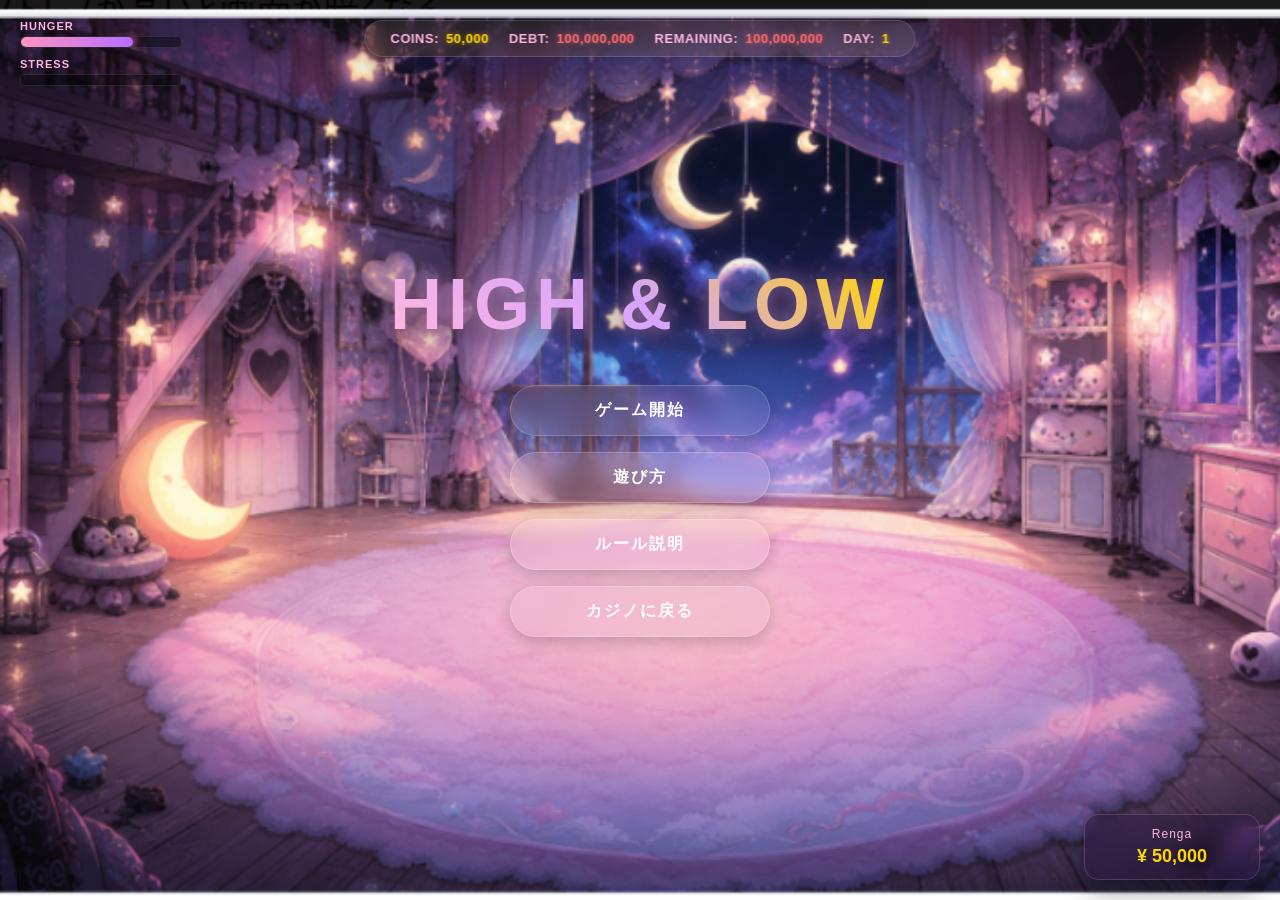
==== commit b65693fc: "編集" ====
--- a/high and low/index.html
+++ b/high and low/index.html
@@ -16,31 +16,76 @@
             </div>
             <div class="status-bar-group">
                 <label>STRESS</label>
-                <div class="bar-bg"><div class="bar-fill stress-fill" style="width: 40%;"></div></div>
+                <div class="bar-bg"><div class="bar-fill stress-fill" id="stress-bar-fill" style="width: 0%;"></div></div>
             </div>
         </div>
 
         <div class="info-panel">
-            <div class="info-item"><span class="info-label">COINS:</span> <span id="info-coins">1,000</span></div>
-            <div class="info-item"><span class="info-label">DEBT:</span> <span id="info-debt">50,000</span></div>
-            <div class="info-item"><span class="info-label">REMAINING:</span> <span id="info-remaining">50,000</span></div>
+            <div class="info-item"><span class="info-label">COINS:</span> <span id="info-coins">50,000</span></div>
+            <div class="info-item"><span class="info-label">DEBT:</span> <span id="info-debt">100,000,000</span></div>
+            <div class="info-item"><span class="info-label">REMAINING:</span> <span id="info-remaining">100,000,000</span></div>
             <div class="info-item"><span class="info-label">DAY:</span> <span id="info-day">1</span></div>
         </div>
 
-        <main class="home-screen">
+        <div class="home-screen" id="home-screen">
             <h1 class="game-title">HIGH & LOW</h1>
-            
             <div class="menu-buttons">
                 <button class="btn-glass" id="btn-start">ゲーム開始</button>
                 <button class="btn-glass" id="btn-how-to">遊び方</button>
                 <button class="btn-glass" id="btn-rules">ルール説明</button>
                 <button class="btn-glass" id="btn-casino">カジノに戻る</button>
             </div>
+        </div>
+
+        <main class="main-game-screen hidden" id="main-game-screen" style="text-align: center; margin-top: 100px;">
+            <div id="sparkle-container"></div>
+            <div id="stress-overlay" style="position:fixed; top:0; left:0; width:100%; height:100%; background:black; opacity:0; pointer-events:none; z-index:5;"></div>
+            <div id="flash-overlay" style="position:fixed; top:0; left:0; width:100%; height:100%; background:white; opacity:0; pointer-events:none; z-index:6;"></div>
+
+            <p id="message-text" style="font-size: 18px; min-height: 27px; color: #ffb7dd; text-shadow: 0 0 5px #23123a;">カードが配られたよ。さあ、次を予想して……ウフフ。</p>
+            <div style="margin: 15px 0;">
+                所持金: <span id="money-display">50,000</span> renga | 
+                ストレス: <span id="stress-display">0</span> | 
+                連勝: <span id="streak-display">0</span>
+            </div>
+
+            <div style="display:flex; justify-content:center; gap:40px; margin: 30px 0;">
+                <div>
+                    <div>現在のカード</div>
+                    <div id="current-card" class="card" style="font-size:48px; background:rgba(255,255,255,0.1); width:100px; height:140px; line-height:140px; border-radius:10px; border:1px solid #fff;">-</div>
+                </div>
+                <div>
+                    <div>次のカード</div>
+                    <div id="next-card" class="card card-back" style="font-size:48px; background:rgba(255,255,255,0.1); width:100px; height:140px; line-height:140px; border-radius:10px; border:1px solid #fff;">?</div>
+                </div>
+            </div>
+
+            <div style="margin-bottom: 20px;">
+                賭け金: <input type="number" id="bet-input" value="1000" style="padding: 5px; width: 80px; background:rgba(0,0,0,0.5); color:white; border:1px solid var(--color-pink);">
+                <button id="btn-max" style="padding: 5px 10px; background:rgba(255,255,255,0.2); color:white; border:none; cursor:pointer;">MAX</button>
+            </div>
+
+            <div style="display:flex; justify-content:center; gap:20px;">
+                <button id="btn-high" class="btn-glass" style="width:120px; padding:10px;">HIGH</button>
+                <button id="btn-low" class="btn-glass" style="width:120px; padding:10px;">LOW</button>
+            </div>
+
+            <div style="margin-top: 20px;">
+                <button id="btn-next-round" class="btn-glass hidden" style="width:180px; padding:10px; background:rgba(255,215,0,0.2);">次のラウンドへ</button>
+            </div>
+
+            <div id="history-log" style="margin-top:20px; max-height:100px; overflow-y:auto; font-size:12px; opacity:0.7;"></div>
+
+            <div id="game-over-screen" class="hidden" style="position:fixed; top:0; left:0; width:100%; height:100%; background:rgba(0,0,0,0.9); z-index:1000; display:flex; flex-direction:column; justify-content:center; align-items:center;">
+                <h2 style="color:#ff6b6b; font-size:40px;">GAME OVER</h2>
+                <p>すべての資金を失ってしまったね……あはは。</p>
+                <button id="btn-restart" class="btn-glass" style="width:160px; margin-top:20px;">もう一度やり直す</button>
+            </div>
         </main>
 
         <div class="renga-card">
             <div class="renga-title">Renga</div>
-            <div class="renga-money">¥ <span id="renga-coins">1,000</span></div>
+            <div class="renga-money">¥ <span id="renga-coins">50,000</span></div>
         </div>
 
         <div class="modal-overlay" id="modal-how-to">
@@ -60,23 +105,18 @@
         <div class="modal-overlay" id="modal-rules">
             <div class="modal-content">
                 <h2>♦ ルール説明 ♣</h2>
-                
                 <h3>【カードの強さ】</h3>
                 <p>A = 1 &nbsp;|&nbsp; 2〜10 = 数字通り &nbsp;|&nbsp; J = 11 &nbsp;|&nbsp; Q = 12 &nbsp;|&nbsp; K = 13</p>
-                
                 <h3>【勝敗】</h3>
                 <p>次のカードが大きいと思ったら <strong>HIGH</strong>、小さいと思ったら <strong>LOW</strong> を選択します。</p>
-                
                 <h3>【配当】</h3>
                 <table class="rule-table">
                     <tr><th>勝利</th><td>賭け金 ×2</td></tr>
                     <tr><th>引き分け</th><td>賭け金返却</td></tr>
                     <tr><th>敗北</th><td>賭け金没収</td></tr>
                 </table>
-
                 <h3>【ゲームオーバー】</h3>
                 <p class="warning-text">所持金が0になるとゲームオーバーです。<br>借金を返済するために勝ち続けましょう...</p>
-                
                 <button class="btn-glass close-btn">閉じる</button>
             </div>
         </div>
--- a/high and low/style.css
+++ b/high and low/style.css
@@ -362,4 +362,7 @@
     .menu-buttons {
         width: 220px;
     }
+}
+.hidden {
+    display: none !important;
 }
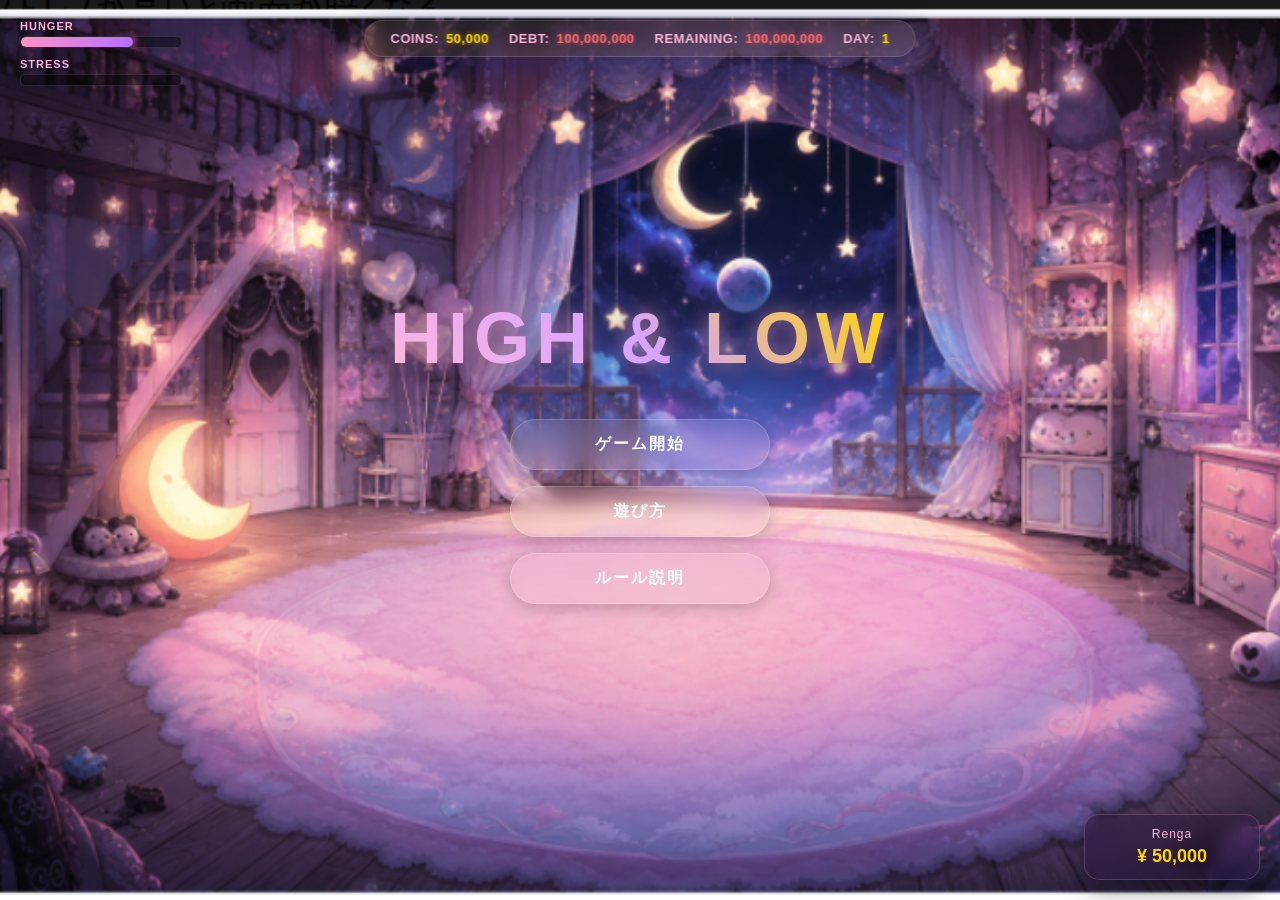
==== commit fe843c5f: "編集" ====
--- a/high and low/index.html
+++ b/high and low/index.html
@@ -7,8 +7,13 @@
     <link rel="stylesheet" href="style.css">
 </head>
 <body>
+    <!-- 
+      【背景画像について】
+      CSS側（style.cssの.game-container）で background.png を読み込むように設定しています。
+    -->
     <div class="game-container">
 
+        <!-- 左上：ステータス表示（HUNGER / STRESS） -->
         <div class="status-container">
             <div class="status-bar-group">
                 <label>HUNGER</label>
@@ -20,6 +25,7 @@
             </div>
         </div>
 
+        <!-- 上中央：ガラス風情報パネル -->
         <div class="info-panel">
             <div class="info-item"><span class="info-label">COINS:</span> <span id="info-coins">50,000</span></div>
             <div class="info-item"><span class="info-label">DEBT:</span> <span id="info-debt">100,000,000</span></div>
@@ -27,67 +33,80 @@
             <div class="info-item"><span class="info-label">DAY:</span> <span id="info-day">1</span></div>
         </div>
 
+        <!-- ==================== ホーム画面エリア ==================== -->
         <div class="home-screen" id="home-screen">
             <h1 class="game-title">HIGH & LOW</h1>
             <div class="menu-buttons">
                 <button class="btn-glass" id="btn-start">ゲーム開始</button>
                 <button class="btn-glass" id="btn-how-to">遊び方</button>
                 <button class="btn-glass" id="btn-rules">ルール説明</button>
-                <button class="btn-glass" id="btn-casino">カジノに戻る</button>
             </div>
         </div>
 
+        <!-- ==================== メインゲーム画面エリア ==================== -->
+        <!-- 初期状態はhiddenクラスで隠しておき、開始ボタンで表示させます -->
         <main class="main-game-screen hidden" id="main-game-screen" style="text-align: center; margin-top: 100px;">
             <div id="sparkle-container"></div>
             <div id="stress-overlay" style="position:fixed; top:0; left:0; width:100%; height:100%; background:black; opacity:0; pointer-events:none; z-index:5;"></div>
             <div id="flash-overlay" style="position:fixed; top:0; left:0; width:100%; height:100%; background:white; opacity:0; pointer-events:none; z-index:6;"></div>
 
+            <!-- 不気味なタイピングメッセージ・ステータス表示 -->
             <p id="message-text" style="font-size: 18px; min-height: 27px; color: #ffb7dd; text-shadow: 0 0 5px #23123a;">カードが配られたよ。さあ、次を予想して……ウフフ。</p>
-            <div style="margin: 15px 0;">
+            <div style="margin: 15px 0; font-size: 14px;">
                 所持金: <span id="money-display">50,000</span> renga | 
                 ストレス: <span id="stress-display">0</span> | 
                 連勝: <span id="streak-display">0</span>
             </div>
 
+            <!-- カードエリア -->
             <div style="display:flex; justify-content:center; gap:40px; margin: 30px 0;">
                 <div>
-                    <div>現在のカード</div>
-                    <div id="current-card" class="card" style="font-size:48px; background:rgba(255,255,255,0.1); width:100px; height:140px; line-height:140px; border-radius:10px; border:1px solid #fff;">-</div>
+                    <div style="font-size: 12px; margin-bottom: 5px; color: #ffb7dd;">現在のカード</div>
+                    <div id="current-card" class="card" style="font-size:48px; background:rgba(255,255,255,0.1); backdrop-filter:blur(5px); width:100px; height:140px; line-height:140px; border-radius:10px; border:1px solid #fff;">-</div>
                 </div>
                 <div>
-                    <div>次のカード</div>
-                    <div id="next-card" class="card card-back" style="font-size:48px; background:rgba(255,255,255,0.1); width:100px; height:140px; line-height:140px; border-radius:10px; border:1px solid #fff;">?</div>
+                    <div style="font-size: 12px; margin-bottom: 5px; color: #ffb7dd;">次のカード</div>
+                    <div id="next-card" class="card card-back" style="font-size:48px; background:rgba(255,255,255,0.1); backdrop-filter:blur(5px); width:100px; height:140px; line-height:140px; border-radius:10px; border:1px solid #fff;">?</div>
                 </div>
             </div>
 
-            <div style="margin-bottom: 20px;">
-                賭け金: <input type="number" id="bet-input" value="1000" style="padding: 5px; width: 80px; background:rgba(0,0,0,0.5); color:white; border:1px solid var(--color-pink);">
-                <button id="btn-max" style="padding: 5px 10px; background:rgba(255,255,255,0.2); color:white; border:none; cursor:pointer;">MAX</button>
+            <!-- ベット入力 & 操作ボタン -->
+            <div style="margin-bottom: 20px; font-size: 14px;">
+                賭け金: <input type="number" id="bet-input" value="1000" style="padding: 6px; width: 90px; background:rgba(0,0,0,0.5); color:white; border:1px solid var(--color-pink); border-radius: 5px; text-align: center;">
+                <button id="btn-max" style="padding: 5px 12px; background:rgba(255,255,255,0.15); color:white; border:1px solid rgba(255,255,255,0.3); border-radius:5px; cursor:pointer; font-weight:bold;">MAX</button>
             </div>
 
+            <!-- HIGH / LOW ボタン -->
             <div style="display:flex; justify-content:center; gap:20px;">
-                <button id="btn-high" class="btn-glass" style="width:120px; padding:10px;">HIGH</button>
-                <button id="btn-low" class="btn-glass" style="width:120px; padding:10px;">LOW</button>
+                <button id="btn-high" class="btn-glass" style="width:130px; padding:10px 0;">HIGH</button>
+                <button id="btn-low" class="btn-glass" style="width:130px; padding:10px 0;">LOW</button>
             </div>
 
-            <div style="margin-top: 20px;">
-                <button id="btn-next-round" class="btn-glass hidden" style="width:180px; padding:10px; background:rgba(255,215,0,0.2);">次のラウンドへ</button>
+            <!-- 次のラウンド ＆ ホームへ戻るナビゲーション -->
+            <div style="margin-top: 25px; display: flex; flex-direction: column; align-items: center; gap: 12px;">
+                <button id="btn-next-round" class="btn-glass hidden" style="width:190px; padding:10px 0; background:rgba(255,215,0,0.15); border-color: var(--color-gold);">次のラウンドへ</button>
+                <button id="btn-back-home" class="btn-glass" style="width:190px; padding:8px 0; font-size:13px; background:rgba(255,255,255,0.03); border-color:rgba(255,183,221,0.2);">ホームに戻る</button>
             </div>
 
-            <div id="history-log" style="margin-top:20px; max-height:100px; overflow-y:auto; font-size:12px; opacity:0.7;"></div>
+            <!-- 履歴ログ -->
+            <div id="history-log" style="margin-top:25px; max-height:80px; overflow-y:auto; font-size:12px; opacity:0.6; padding: 0 20px;"></div>
 
-            <div id="game-over-screen" class="hidden" style="position:fixed; top:0; left:0; width:100%; height:100%; background:rgba(0,0,0,0.9); z-index:1000; display:flex; flex-direction:column; justify-content:center; align-items:center;">
-                <h2 style="color:#ff6b6b; font-size:40px;">GAME OVER</h2>
-                <p>すべての資金を失ってしまったね……あはは。</p>
-                <button id="btn-restart" class="btn-glass" style="width:160px; margin-top:20px;">もう一度やり直す</button>
+            <!-- ゲームオーバー画面 -->
+            <div id="game-over-screen" class="hidden" style="position:fixed; top:0; left:0; width:100%; height:100%; background:rgba(17, 9, 28, 0.95); backdrop-filter: blur(10px); z-index:1000; display:flex; flex-direction:column; justify-content:center; align-items:center;">
+                <h2 style="color:#ff6b6b; font-size:40px; text-shadow: 0 0 10px #ff6b6b; margin-bottom: 10px;">GAME OVER</h2>
+                <p style="color: #e0d5ea;">すべての資金を失ってしまったね……あはは。</p>
+                <button id="btn-restart" class="btn-glass" style="width:180px; margin-top:25px;">もう一度やり直す</button>
             </div>
         </main>
 
+        <!-- 右下：Rengaカード -->
         <div class="renga-card">
             <div class="renga-title">Renga</div>
             <div class="renga-money">¥ <span id="renga-coins">50,000</span></div>
         </div>
 
+        <!-- ==================== ポップアップ（隠し要素） ==================== -->
+        <!-- 遊び方ポップアップ -->
         <div class="modal-overlay" id="modal-how-to">
             <div class="modal-content">
                 <h2>♥ 遊び方 ♠</h2>
@@ -102,6 +121,7 @@
             </div>
         </div>
 
+        <!-- ルール説明ポップアップ -->
         <div class="modal-overlay" id="modal-rules">
             <div class="modal-content">
                 <h2>♦ ルール説明 ♣</h2>
@@ -123,6 +143,7 @@
 
     </div>
 
+    <!-- 【追加】効果音（SE）用のオーディオ要素 -->
     <audio id="se-flip" src="カードをめくる.mp3" preload="auto"></audio>
 
     <script src="script.js"></script>
--- a/high and low/style.css
+++ b/high and low/style.css
@@ -18,10 +18,10 @@
     font-family: 'Helvetica Neue', Arial, sans-serif;
     color: #fff;
     overflow: hidden;
-    background-color: var(--color-dark-purple); /* 画像読み込み前の保険 */
-}
-
-/* 【修正】背景画像「background.png」を設定 */
+    background-color: var(--color-dark-purple);
+}
+
+/* 背景画像「background.png」を設定するメインコンテナ */
 .game-container {
     position: relative;
     width: 100vw;
@@ -32,7 +32,6 @@
     align-items: center;
     box-sizing: border-box;
     
-    /* 背景画像の設定 */
     background-image: url('background.png');
     background-size: cover;
     background-position: center;
@@ -90,7 +89,6 @@
     background: linear-gradient(90deg, #a04ef6, #4a157d);
     box-shadow: 0 0 8px #943bf5;
 }
-
 
 /* ==========================================================================
    上中央 ガラス風情報パネル
@@ -132,7 +130,6 @@
     color: var(--color-gold);
     text-shadow: 0 0 5px rgba(255, 215, 0, 0.5);
 }
-
 
 /* ==========================================================================
    中央メイン画面 & タイトル
@@ -163,7 +160,6 @@
     100% { filter: drop-shadow(0 0 18px rgba(255, 102, 204, 0.9)); }
 }
 
-
 /* ==========================================================================
    楕円形ガラス風ボタン & ホバーアニメーション
    ========================================================================== */
@@ -204,7 +200,6 @@
 .btn-glass:active {
     transform: translateY(1px);
 }
-
 
 /* ==========================================================================
    右下 Rengaカード
@@ -222,6 +217,7 @@
     border-radius: 15px;
     box-shadow: 0 10px 25px rgba(0,0,0,0.4);
     text-align: center;
+    z-index: 10;
 }
 
 .renga-title {
@@ -236,7 +232,6 @@
     font-weight: bold;
     color: var(--color-gold);
 }
-
 
 /* ==========================================================================
    ポップアップ（モダール）＆フェードイン・アウト
@@ -344,7 +339,14 @@
     width: 50%;
 }
 
-/* レスポンシブ対応 */
+/* 表示・非表示を切り替えるユーティリティクラス */
+.hidden {
+    display: none !important;
+}
+
+/* ==========================================================================
+   レスポンシブ対応
+   ========================================================================== */
 @media (max-width: 600px) {
     .game-title {
         font-size: 3rem;
@@ -362,7 +364,4 @@
     .menu-buttons {
         width: 220px;
     }
-}
-.hidden {
-    display: none !important;
 }
